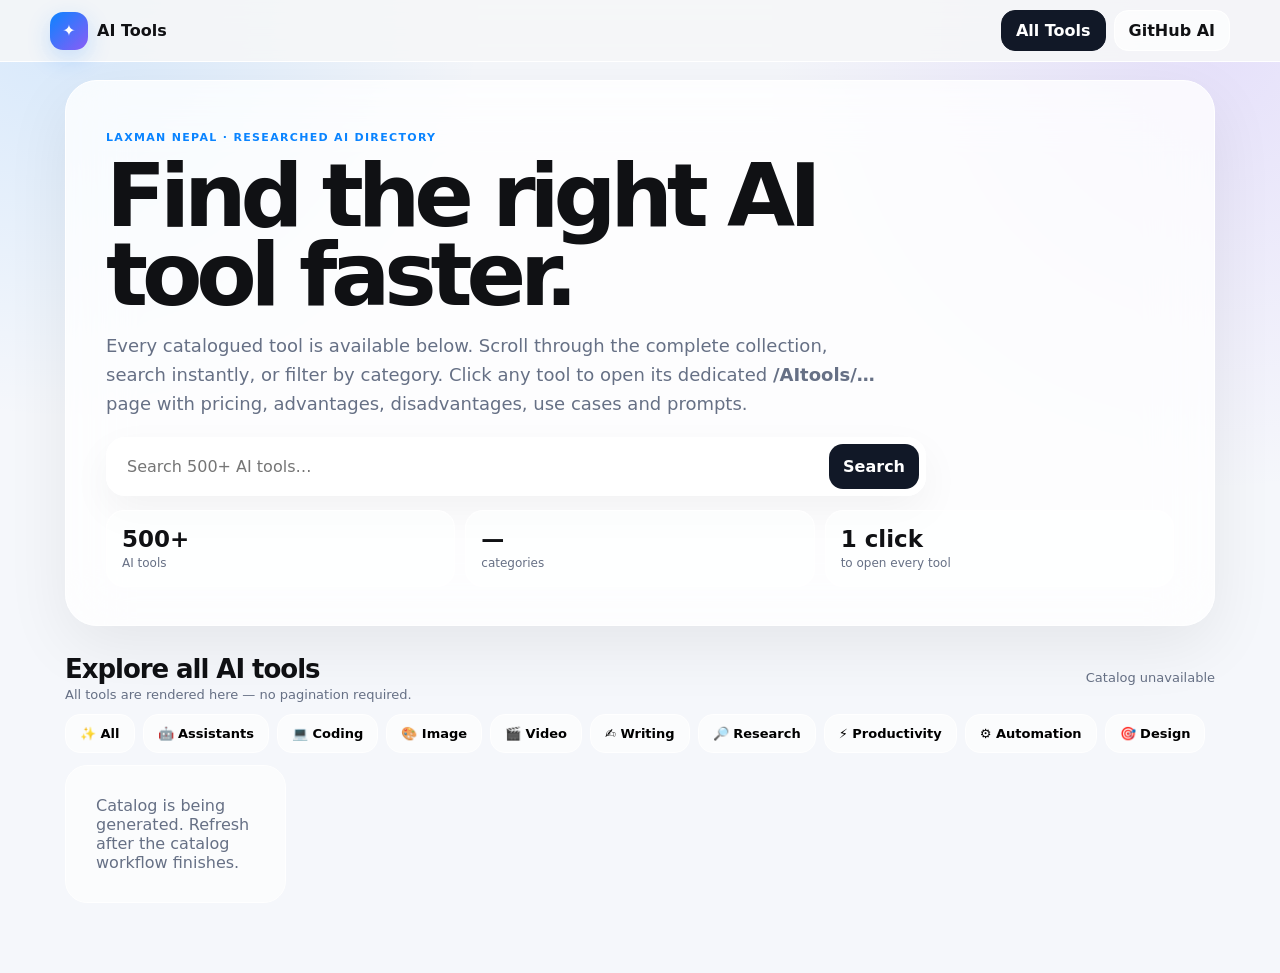
==== index.html @ d4c55bb7 "feat: show complete AI catalog on homepage with search and filters" ====
<!doctype html><html lang="en"><head><meta charset="utf-8"><meta name="viewport" content="width=device-width,initial-scale=1,viewport-fit=cover"><meta name="theme-color" content="#0a84ff"><meta name="description" content="Explore 500+ AI tools with pricing, use cases, advantages, disadvantages and useful prompts. Open every tool through Laxman Nepal AI Tools."><link rel="canonical" href="https://ai.laxmannepal.com.np/"><link rel="manifest" href="manifest.json"><link rel="icon" href="icon.svg"><title>500+ AI Tools Directory — Laxman Nepal</title><style>:root{--bg:#f5f7fb;--text:#101114;--muted:#667085;--glass:#ffffffc4;--line:#fff;--blue:#0a84ff;--purple:#8b5cf6;--shadow:0 20px 65px #00000012}*{box-sizing:border-box}html{scroll-behavior:smooth}body{margin:0;color:var(--text);font-family:-apple-system,BlinkMacSystemFont,"SF Pro Display",Inter,system-ui,sans-serif;background:radial-gradient(circle at 5% 0%,#0a84ff22,transparent 27%),radial-gradient(circle at 95% 5%,#8b5cf625,transparent 29%),var(--bg)}a{text-decoration:none;color:inherit}button,input{font:inherit}.nav{position:sticky;top:0;z-index:30;padding:10px 14px;background:#f5f6f8e3;border-bottom:1px solid #fff;backdrop-filter:blur(28px)}.navin{max-width:1180px;margin:auto;display:flex;align-items:center;justify-content:space-between;gap:12px}.brand{font-weight:900;display:flex;align-items:center;gap:9px}.mark{width:38px;height:38px;border-radius:13px;display:grid;place-items:center;color:#fff;background:linear-gradient(135deg,var(--blue),var(--purple));box-shadow:0 8px 25px #007aff33}.links{display:flex;gap:8px}.btn{display:inline-flex;align-items:center;justify-content:center;gap:6px;padding:10px 14px;border-radius:14px;border:1px solid var(--line);background:#ffffffaa;font-weight:850;cursor:pointer}.dark{background:#111827;color:#fff;border-color:#111827}.wrap{max-width:1180px;margin:auto;padding:18px 15px 70px}.hero{padding:50px 40px 38px;border:1px solid var(--line);border-radius:32px;background:var(--glass);backdrop-filter:blur(30px);box-shadow:var(--shadow)}.eyebrow{color:var(--blue);font-size:11px;font-weight:900;text-transform:uppercase;letter-spacing:.12em}.hero h1{font-size:clamp(48px,8vw,88px);line-height:.9;letter-spacing:-.07em;max-width:900px;margin:12px 0}.hero p{max-width:780px;color:var(--muted);font-size:18px;line-height:1.6}.search{display:flex;max-width:820px;padding:6px;border:1px solid #fff;border-radius:19px;background:#ffffffd2;box-shadow:0 15px 40px #0000000c}.search input{width:100%;min-width:0;border:0;outline:0;background:transparent;padding:13px 14px;font-size:16px}.search button{border:0}.stats{display:grid;grid-template-columns:repeat(3,1fr);gap:10px;margin-top:14px}.stat{padding:15px;border:1px solid #fff;border-radius:18px;background:#ffffff8a}.stat b{display:block;font-size:23px}.stat span{font-size:12px;color:var(--muted)}.section{margin-top:28px}.sectionhead{display:flex;align-items:end;justify-content:space-between;gap:12px;margin-bottom:12px}.section h2{font-size:26px;margin:0;letter-spacing:-.04em}.sectionhead p{margin:3px 0 0;color:var(--muted);font-size:13px}.cats{display:flex;gap:9px;overflow:auto;padding:3px 0 7px;scrollbar-width:none}.cats::-webkit-scrollbar{display:none}.cat{white-space:nowrap;padding:11px 14px;border-radius:15px;background:#ffffffaa;border:1px solid #fff;font-weight:800;font-size:13px}.toolbar{display:flex;gap:8px;flex-wrap:wrap;margin-bottom:12px}.count{color:var(--muted);font-size:13px;align-self:center}.grid{display:grid;grid-template-columns:repeat(5,1fr);gap:11px}.tool{position:relative;overflow:hidden;padding:15px;border:1px solid #fff;border-radius:21px;background:var(--glass);backdrop-filter:blur(20px);min-height:175px;display:flex;flex-direction:column;transition:transform .2s,box-shadow .2s}.tool:before{content:"";position:absolute;left:0;right:0;top:0;height:4px;background:var(--accent,#0a84ff)}.tool:hover{transform:translateY(-4px);box-shadow:0 22px 48px #00000012}.toollogo{width:50px;height:50px;border-radius:14px;object-fit:contain;background:#fff;padding:8px}.tool strong{margin-top:11px;line-height:1.2}.tool small{margin-top:6px;color:var(--muted);font-size:11px}.price{margin-top:auto;padding-top:10px;font-size:11px;font-weight:900;color:#334155}.openhint{font-size:10px;color:var(--blue);font-weight:900;margin-top:5px}.empty{padding:30px;border-radius:22px;background:#ffffffaa;border:1px solid #fff;color:var(--muted)}.install{display:none;position:fixed;left:12px;right:12px;bottom:12px;z-index:40;padding:13px 14px;border-radius:18px;align-items:center;justify-content:space-between;background:#ffffffea;backdrop-filter:blur(25px);border:1px solid #fff;box-shadow:0 20px 50px #0002}.install.show{display:flex}.install small{display:block;color:var(--muted);margin-top:2px}.dismiss{border:0;background:transparent;font-size:22px;color:#64748b;cursor:pointer}@media(max-width:950px){.grid{grid-template-columns:repeat(4,1fr)}}@media(max-width:720px){.hero{padding:34px 24px;border-radius:26px}.grid{grid-template-columns:repeat(2,1fr)}.stats{grid-template-columns:repeat(3,1fr)}.hero p{font-size:15px}.links .btn{font-size:11px;padding:9px 10px}}@media(max-width:480px){.grid{gap:8px}.tool{padding:12px;min-height:155px}.stats b{font-size:20px}.stats span{font-size:10px}.hero h1{font-size:47px}}
</style><script type="application/ld+json">{"@context":"https://schema.org","@type":"WebSite","name":"Laxman Nepal AI Tools","url":"https://ai.laxmannepal.com.np/","potentialAction":{"@type":"SearchAction","target":"https://ai.laxmannepal.com.np/?q={search_term_string}","query-input":"required name=search_term_string"}}</script></head><body><header class="nav"><div class="navin"><a class="brand" href="/"><span class="mark">✦</span>AI Tools</a><nav class="links"><a class="btn dark" href="#all-tools">All Tools</a><a class="btn" href="github/">GitHub AI</a></nav></div></header><main class="wrap"><section class="hero"><div class="eyebrow">Laxman Nepal · researched AI directory</div><h1>Find the right AI tool faster.</h1><p>Every catalogued tool is available below. Scroll through the complete collection, search instantly, or filter by category. Click any tool to open its dedicated <b>/AItools/…</b> page with pricing, advantages, disadvantages, use cases and prompts.</p><form class="search" id="search"><input id="q" name="q" autocomplete="off" placeholder="Search 500+ AI tools…" aria-label="Search AI tools"><button class="btn dark" type="submit">Search</button></form><div class="stats"><div class="stat"><b id="total">500+</b><span>AI tools</span></div><div class="stat"><b id="categories">—</b><span>categories</span></div><div class="stat"><b>1 click</b><span>to open every tool</span></div></div></section><section class="section" id="all-tools"><div class="sectionhead"><div><h2>Explore all AI tools</h2><p>All tools are rendered here — no pagination required.</p></div><span class="count" id="count">Loading catalog…</span></div><div class="toolbar"><button class="cat" data-filter="all">✨ All</button><button class="cat" data-filter="AI Assistants">🤖 Assistants</button><button class="cat" data-filter="AI Coding">💻 Coding</button><button class="cat" data-filter="AI Image Generation">🎨 Image</button><button class="cat" data-filter="AI Video">🎬 Video</button><button class="cat" data-filter="AI Writing">✍️ Writing</button><button class="cat" data-filter="AI Research">🔎 Research</button><button class="cat" data-filter="AI Productivity">⚡ Productivity</button><button class="cat" data-filter="AI Automation">⚙️ Automation</button><button class="cat" data-filter="AI Design">🎯 Design</button></div><div class="grid" id="tools"><div class="empty">Loading the complete AI catalog…</div></div></section></main><div class="install" id="install"><div><strong>Install AI Tools</strong><small>Open the directory like an app.</small></div><div><button class="btn dark" id="installNow">Install</button><button class="dismiss" id="dismiss" aria-label="Dismiss">×</button></div></div><script>const esc=s=>String(s??'').replace(/[&<>\"']/g,m=>({'&':'&amp;','<':'&lt;','>':'&gt;','\"':'&quot;',"'":'&#39;'}[m]));const slug=s=>String(s).toLowerCase().normalize('NFKD').replace(/[^a-z0-9]+/g,'-').replace(/^-|-$/g,'')||'tool';const color=cat=>{const c=String(cat||'').toLowerCase();if(c.includes('image'))return '#f43f5e';if(c.includes('video'))return '#8b5cf6';if(c.includes('writing'))return '#f59e0b';if(c.includes('coding'))return '#0ea5e9';if(c.includes('research'))return '#14b8a6';if(c.includes('productivity'))return '#22c55e';if(c.includes('automation'))return '#6366f1';if(c.includes('design'))return '#ec4899';if(c.includes('audio')||c.includes('voice')||c.includes('music'))return '#a855f7';return '#0a84ff'};let all=[];let active='all';function render(){const q=document.getElementById('q').value.trim().toLowerCase();const list=all.filter(t=>{const cat=String(t.category||'');const hay=`${t.title||''} ${cat} ${t.description||''} ${(t.useCases||[]).join(' ')}`.toLowerCase();return(active==='all'||cat===active)&&(!q||hay.includes(q))});document.getElementById('count').textContent=`${list.length} tool${list.length===1?'':'s'} shown`;document.getElementById('tools').innerHTML=list.length?list.map(t=>{const s=slug(t.title);return `<a class="tool" style="--accent:${color(t.category)}" href="AItools/${s}/"><img class="toollogo" src="AItools/${s}/${esc(t.logo||'logo-fallback.svg')}" alt="${esc(t.title)} logo" loading="lazy" onerror="this.src='icon.svg'"><strong>${esc(t.title)}</strong><small>${esc(t.category||'AI Tool')}</small><div class="price">${esc(t.pricing||t.price||'Check provider')}</div><div class="openhint">View details →</div></a>`}).join(''):'<div class="empty">No matching tools. Try another search or category.</div>'}fetch('AItools/index.json',{cache:'no-store'}).then(r=>{if(!r.ok)throw new Error('catalog');return r.json()}).then(data=>{all=Array.isArray(data)?data:[];document.getElementById('total').textContent=all.length+'+';document.getElementById('categories').textContent=new Set(all.map(x=>x.category).filter(Boolean)).size;render()}).catch(()=>{document.getElementById('tools').innerHTML='<div class="empty">Catalog is being generated. Refresh after the catalog workflow finishes.</div>';document.getElementById('count').textContent='Catalog unavailable'});document.getElementById('search').addEventListener('submit',e=>{e.preventDefault();render();document.getElementById('all-tools').scrollIntoView({behavior:'smooth'})});document.getElementById('q').addEventListener('input',render);document.querySelectorAll('[data-filter]').forEach(b=>b.addEventListener('click',()=>{active=b.dataset.filter;render()}));const params=new URLSearchParams(location.search);if(params.get('q'))document.getElementById('q').value=params.get('q');let deferred=null;const card=document.getElementById('install'),dismissed=localStorage.getItem('aiToolsInstallDismissed')==='1';window.addEventListener('beforeinstallprompt',e=>{e.preventDefault();deferred=e;if(!dismissed)card.classList.add('show')});document.getElementById('installNow').onclick=async()=>{if(!deferred)return;deferred.prompt();await deferred.userChoice;deferred=null;card.classList.remove('show')};document.getElementById('dismiss').onclick=()=>{localStorage.setItem('aiToolsInstallDismissed','1');deferred=null;card.classList.remove('show')};if('serviceWorker'in navigator)navigator.serviceWorker.register('sw.js').catch(()=>{});</script></body></html>
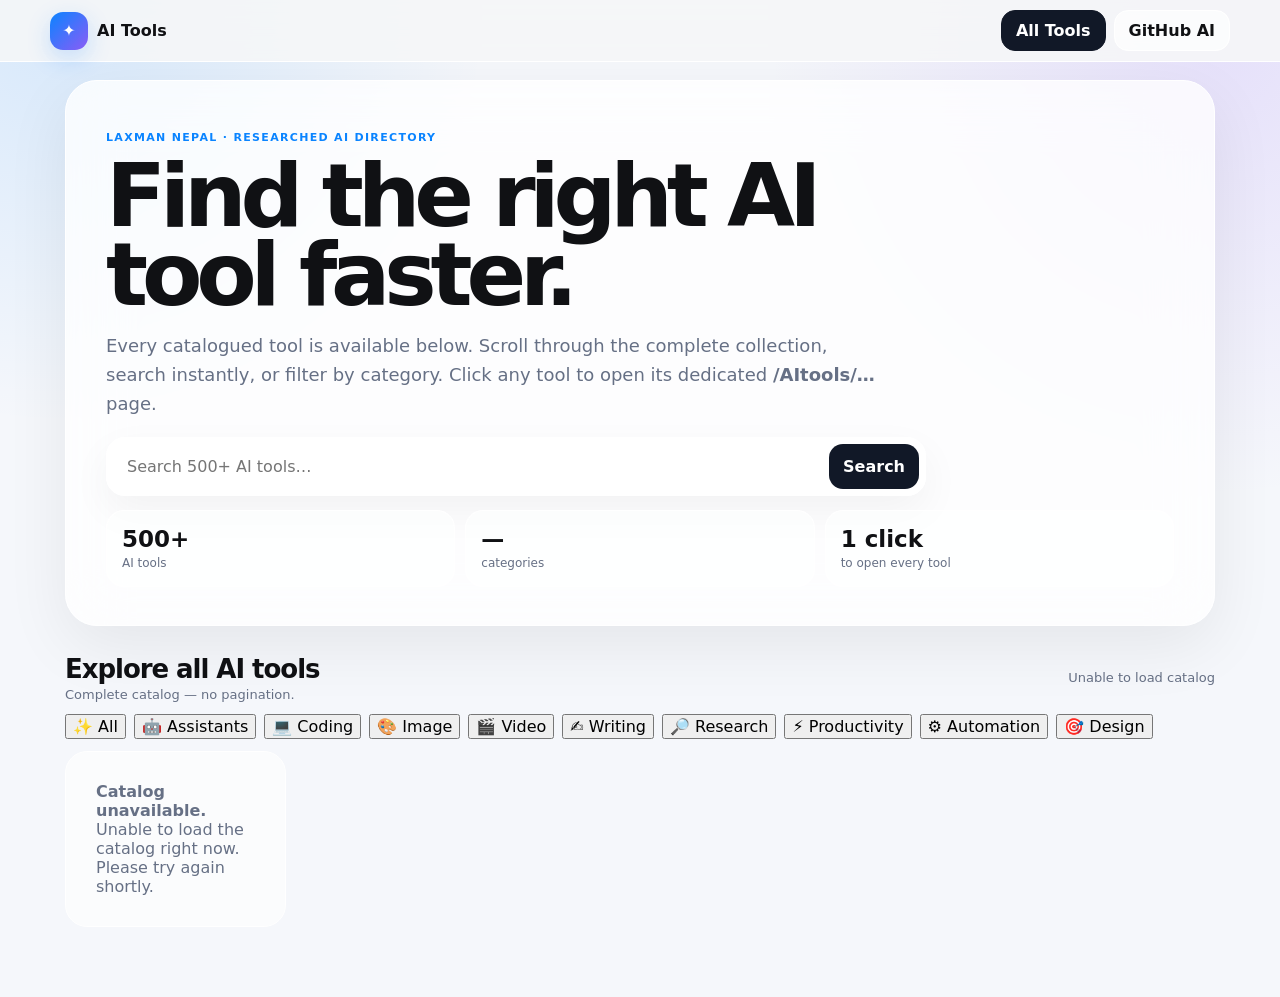
==== commit 7ab97827: "Fix catalog loading state on every page" ====
--- a/index.html
+++ b/index.html
@@ -1,2 +1 @@
-<!doctype html><html lang="en"><head><meta charset="utf-8"><meta name="viewport" content="width=device-width,initial-scale=1,viewport-fit=cover"><meta name="theme-color" content="#0a84ff"><meta name="description" content="Explore 500+ AI tools with pricing, use cases, advantages, disadvantages and useful prompts. Open every tool through Laxman Nepal AI Tools."><link rel="canonical" href="https://ai.laxmannepal.com.np/"><link rel="manifest" href="manifest.json"><link rel="icon" href="icon.svg"><title>500+ AI Tools Directory — Laxman Nepal</title><style>:root{--bg:#f5f7fb;--text:#101114;--muted:#667085;--glass:#ffffffc4;--line:#fff;--blue:#0a84ff;--purple:#8b5cf6;--shadow:0 20px 65px #00000012}*{box-sizing:border-box}html{scroll-behavior:smooth}body{margin:0;color:var(--text);font-family:-apple-system,BlinkMacSystemFont,"SF Pro Display",Inter,system-ui,sans-serif;background:radial-gradient(circle at 5% 0%,#0a84ff22,transparent 27%),radial-gradient(circle at 95% 5%,#8b5cf625,transparent 29%),var(--bg)}a{text-decoration:none;color:inherit}button,input{font:inherit}.nav{position:sticky;top:0;z-index:30;padding:10px 14px;background:#f5f6f8e3;border-bottom:1px solid #fff;backdrop-filter:blur(28px)}.navin{max-width:1180px;margin:auto;display:flex;align-items:center;justify-content:space-between;gap:12px}.brand{font-weight:900;display:flex;align-items:center;gap:9px}.mark{width:38px;height:38px;border-radius:13px;display:grid;place-items:center;color:#fff;background:linear-gradient(135deg,var(--blue),var(--purple));box-shadow:0 8px 25px #007aff33}.links{display:flex;gap:8px}.btn{display:inline-flex;align-items:center;justify-content:center;gap:6px;padding:10px 14px;border-radius:14px;border:1px solid var(--line);background:#ffffffaa;font-weight:850;cursor:pointer}.dark{background:#111827;color:#fff;border-color:#111827}.wrap{max-width:1180px;margin:auto;padding:18px 15px 70px}.hero{padding:50px 40px 38px;border:1px solid var(--line);border-radius:32px;background:var(--glass);backdrop-filter:blur(30px);box-shadow:var(--shadow)}.eyebrow{color:var(--blue);font-size:11px;font-weight:900;text-transform:uppercase;letter-spacing:.12em}.hero h1{font-size:clamp(48px,8vw,88px);line-height:.9;letter-spacing:-.07em;max-width:900px;margin:12px 0}.hero p{max-width:780px;color:var(--muted);font-size:18px;line-height:1.6}.search{display:flex;max-width:820px;padding:6px;border:1px solid #fff;border-radius:19px;background:#ffffffd2;box-shadow:0 15px 40px #0000000c}.search input{width:100%;min-width:0;border:0;outline:0;background:transparent;padding:13px 14px;font-size:16px}.search button{border:0}.stats{display:grid;grid-template-columns:repeat(3,1fr);gap:10px;margin-top:14px}.stat{padding:15px;border:1px solid #fff;border-radius:18px;background:#ffffff8a}.stat b{display:block;font-size:23px}.stat span{font-size:12px;color:var(--muted)}.section{margin-top:28px}.sectionhead{display:flex;align-items:end;justify-content:space-between;gap:12px;margin-bottom:12px}.section h2{font-size:26px;margin:0;letter-spacing:-.04em}.sectionhead p{margin:3px 0 0;color:var(--muted);font-size:13px}.cats{display:flex;gap:9px;overflow:auto;padding:3px 0 7px;scrollbar-width:none}.cats::-webkit-scrollbar{display:none}.cat{white-space:nowrap;padding:11px 14px;border-radius:15px;background:#ffffffaa;border:1px solid #fff;font-weight:800;font-size:13px}.toolbar{display:flex;gap:8px;flex-wrap:wrap;margin-bottom:12px}.count{color:var(--muted);font-size:13px;align-self:center}.grid{display:grid;grid-template-columns:repeat(5,1fr);gap:11px}.tool{position:relative;overflow:hidden;padding:15px;border:1px solid #fff;border-radius:21px;background:var(--glass);backdrop-filter:blur(20px);min-height:175px;display:flex;flex-direction:column;transition:transform .2s,box-shadow .2s}.tool:before{content:"";position:absolute;left:0;right:0;top:0;height:4px;background:var(--accent,#0a84ff)}.tool:hover{transform:translateY(-4px);box-shadow:0 22px 48px #00000012}.toollogo{width:50px;height:50px;border-radius:14px;object-fit:contain;background:#fff;padding:8px}.tool strong{margin-top:11px;line-height:1.2}.tool small{margin-top:6px;color:var(--muted);font-size:11px}.price{margin-top:auto;padding-top:10px;font-size:11px;font-weight:900;color:#334155}.openhint{font-size:10px;color:var(--blue);font-weight:900;margin-top:5px}.empty{padding:30px;border-radius:22px;background:#ffffffaa;border:1px solid #fff;color:var(--muted)}.install{display:none;position:fixed;left:12px;right:12px;bottom:12px;z-index:40;padding:13px 14px;border-radius:18px;align-items:center;justify-content:space-between;background:#ffffffea;backdrop-filter:blur(25px);border:1px solid #fff;box-shadow:0 20px 50px #0002}.install.show{display:flex}.install small{display:block;color:var(--muted);margin-top:2px}.dismiss{border:0;background:transparent;font-size:22px;color:#64748b;cursor:pointer}@media(max-width:950px){.grid{grid-template-columns:repeat(4,1fr)}}@media(max-width:720px){.hero{padding:34px 24px;border-radius:26px}.grid{grid-template-columns:repeat(2,1fr)}.stats{grid-template-columns:repeat(3,1fr)}.hero p{font-size:15px}.links .btn{font-size:11px;padding:9px 10px}}@media(max-width:480px){.grid{gap:8px}.tool{padding:12px;min-height:155px}.stats b{font-size:20px}.stats span{font-size:10px}.hero h1{font-size:47px}}
-</style><script type="application/ld+json">{"@context":"https://schema.org","@type":"WebSite","name":"Laxman Nepal AI Tools","url":"https://ai.laxmannepal.com.np/","potentialAction":{"@type":"SearchAction","target":"https://ai.laxmannepal.com.np/?q={search_term_string}","query-input":"required name=search_term_string"}}</script></head><body><header class="nav"><div class="navin"><a class="brand" href="/"><span class="mark">✦</span>AI Tools</a><nav class="links"><a class="btn dark" href="#all-tools">All Tools</a><a class="btn" href="github/">GitHub AI</a></nav></div></header><main class="wrap"><section class="hero"><div class="eyebrow">Laxman Nepal · researched AI directory</div><h1>Find the right AI tool faster.</h1><p>Every catalogued tool is available below. Scroll through the complete collection, search instantly, or filter by category. Click any tool to open its dedicated <b>/AItools/…</b> page with pricing, advantages, disadvantages, use cases and prompts.</p><form class="search" id="search"><input id="q" name="q" autocomplete="off" placeholder="Search 500+ AI tools…" aria-label="Search AI tools"><button class="btn dark" type="submit">Search</button></form><div class="stats"><div class="stat"><b id="total">500+</b><span>AI tools</span></div><div class="stat"><b id="categories">—</b><span>categories</span></div><div class="stat"><b>1 click</b><span>to open every tool</span></div></div></section><section class="section" id="all-tools"><div class="sectionhead"><div><h2>Explore all AI tools</h2><p>All tools are rendered here — no pagination required.</p></div><span class="count" id="count">Loading catalog…</span></div><div class="toolbar"><button class="cat" data-filter="all">✨ All</button><button class="cat" data-filter="AI Assistants">🤖 Assistants</button><button class="cat" data-filter="AI Coding">💻 Coding</button><button class="cat" data-filter="AI Image Generation">🎨 Image</button><button class="cat" data-filter="AI Video">🎬 Video</button><button class="cat" data-filter="AI Writing">✍️ Writing</button><button class="cat" data-filter="AI Research">🔎 Research</button><button class="cat" data-filter="AI Productivity">⚡ Productivity</button><button class="cat" data-filter="AI Automation">⚙️ Automation</button><button class="cat" data-filter="AI Design">🎯 Design</button></div><div class="grid" id="tools"><div class="empty">Loading the complete AI catalog…</div></div></section></main><div class="install" id="install"><div><strong>Install AI Tools</strong><small>Open the directory like an app.</small></div><div><button class="btn dark" id="installNow">Install</button><button class="dismiss" id="dismiss" aria-label="Dismiss">×</button></div></div><script>const esc=s=>String(s??'').replace(/[&<>\"']/g,m=>({'&':'&amp;','<':'&lt;','>':'&gt;','\"':'&quot;',"'":'&#39;'}[m]));const slug=s=>String(s).toLowerCase().normalize('NFKD').replace(/[^a-z0-9]+/g,'-').replace(/^-|-$/g,'')||'tool';const color=cat=>{const c=String(cat||'').toLowerCase();if(c.includes('image'))return '#f43f5e';if(c.includes('video'))return '#8b5cf6';if(c.includes('writing'))return '#f59e0b';if(c.includes('coding'))return '#0ea5e9';if(c.includes('research'))return '#14b8a6';if(c.includes('productivity'))return '#22c55e';if(c.includes('automation'))return '#6366f1';if(c.includes('design'))return '#ec4899';if(c.includes('audio')||c.includes('voice')||c.includes('music'))return '#a855f7';return '#0a84ff'};let all=[];let active='all';function render(){const q=document.getElementById('q').value.trim().toLowerCase();const list=all.filter(t=>{const cat=String(t.category||'');const hay=`${t.title||''} ${cat} ${t.description||''} ${(t.useCases||[]).join(' ')}`.toLowerCase();return(active==='all'||cat===active)&&(!q||hay.includes(q))});document.getElementById('count').textContent=`${list.length} tool${list.length===1?'':'s'} shown`;document.getElementById('tools').innerHTML=list.length?list.map(t=>{const s=slug(t.title);return `<a class="tool" style="--accent:${color(t.category)}" href="AItools/${s}/"><img class="toollogo" src="AItools/${s}/${esc(t.logo||'logo-fallback.svg')}" alt="${esc(t.title)} logo" loading="lazy" onerror="this.src='icon.svg'"><strong>${esc(t.title)}</strong><small>${esc(t.category||'AI Tool')}</small><div class="price">${esc(t.pricing||t.price||'Check provider')}</div><div class="openhint">View details →</div></a>`}).join(''):'<div class="empty">No matching tools. Try another search or category.</div>'}fetch('AItools/index.json',{cache:'no-store'}).then(r=>{if(!r.ok)throw new Error('catalog');return r.json()}).then(data=>{all=Array.isArray(data)?data:[];document.getElementById('total').textContent=all.length+'+';document.getElementById('categories').textContent=new Set(all.map(x=>x.category).filter(Boolean)).size;render()}).catch(()=>{document.getElementById('tools').innerHTML='<div class="empty">Catalog is being generated. Refresh after the catalog workflow finishes.</div>';document.getElementById('count').textContent='Catalog unavailable'});document.getElementById('search').addEventListener('submit',e=>{e.preventDefault();render();document.getElementById('all-tools').scrollIntoView({behavior:'smooth'})});document.getElementById('q').addEventListener('input',render);document.querySelectorAll('[data-filter]').forEach(b=>b.addEventListener('click',()=>{active=b.dataset.filter;render()}));const params=new URLSearchParams(location.search);if(params.get('q'))document.getElementById('q').value=params.get('q');let deferred=null;const card=document.getElementById('install'),dismissed=localStorage.getItem('aiToolsInstallDismissed')==='1';window.addEventListener('beforeinstallprompt',e=>{e.preventDefault();deferred=e;if(!dismissed)card.classList.add('show')});document.getElementById('installNow').onclick=async()=>{if(!deferred)return;deferred.prompt();await deferred.userChoice;deferred=null;card.classList.remove('show')};document.getElementById('dismiss').onclick=()=>{localStorage.setItem('aiToolsInstallDismissed','1');deferred=null;card.classList.remove('show')};if('serviceWorker'in navigator)navigator.serviceWorker.register('sw.js').catch(()=>{});</script></body></html>
+<!doctype html><html lang="en"><head><meta charset="utf-8"><meta name="viewport" content="width=device-width,initial-scale=1,viewport-fit=cover"><meta name="theme-color" content="#0a84ff"><meta name="description" content="Explore 500+ AI tools with pricing, use cases, advantages, disadvantages and useful prompts. Open every tool through Laxman Nepal AI Tools."><link rel="canonical" href="https://ai.laxmannepal.com.np/"><link rel="manifest" href="manifest.json"><link rel="icon" href="icon.svg"><title>500+ AI Tools Directory — Laxman Nepal</title><style>:root{--bg:#f5f7fb;--text:#101114;--muted:#667085;--glass:#ffffffc4;--line:#fff;--blue:#0a84ff;--purple:#8b5cf6;--shadow:0 20px 65px #00000012}*{box-sizing:border-box}html{scroll-behavior:smooth}body{margin:0;color:var(--text);font-family:-apple-system,BlinkMacSystemFont,"SF Pro Display",Inter,system-ui,sans-serif;background:radial-gradient(circle at 5% 0%,#0a84ff22,transparent 27%),radial-gradient(circle at 95% 5%,#8b5cf625,transparent 29%),var(--bg)}a{text-decoration:none;color:inherit}button,input{font:inherit}.nav{position:sticky;top:0;z-index:30;padding:10px 14px;background:#f5f6f8e3;border-bottom:1px solid #fff;backdrop-filter:blur(28px)}.navin{max-width:1180px;margin:auto;display:flex;align-items:center;justify-content:space-between;gap:12px}.brand{font-weight:900;display:flex;align-items:center;gap:9px}.mark{width:38px;height:38px;border-radius:13px;display:grid;place-items:center;color:#fff;background:linear-gradient(135deg,var(--blue),var(--purple));box-shadow:0 8px 25px #007aff33}.links{display:flex;gap:8px}.btn{display:inline-flex;align-items:center;justify-content:center;gap:6px;padding:10px 14px;border-radius:14px;border:1px solid var(--line);background:#ffffffaa;font-weight:850;cursor:pointer}.dark{background:#111827;color:#fff;border-color:#111827}.wrap{max-width:1180px;margin:auto;padding:18px 15px 70px}.hero{padding:50px 40px 38px;border:1px solid var(--line);border-radius:32px;background:var(--glass);backdrop-filter:blur(30px);box-shadow:var(--shadow)}.eyebrow{color:var(--blue);font-size:11px;font-weight:900;text-transform:uppercase;letter-spacing:.12em}.hero h1{font-size:clamp(48px,8vw,88px);line-height:.9;letter-spacing:-.07em;max-width:900px;margin:12px 0}.hero p{max-width:780px;color:var(--muted);font-size:18px;line-height:1.6}.search{display:flex;max-width:820px;padding:6px;border:1px solid #fff;border-radius:19px;background:#ffffffd2;box-shadow:0 15px 40px #0000000c}.search input{width:100%;min-width:0;border:0;outline:0;background:transparent;padding:13px 14px;font-size:16px}.search button{border:0}.stats{display:grid;grid-template-columns:repeat(3,1fr);gap:10px;margin-top:14px}.stat{padding:15px;border:1px solid #fff;border-radius:18px;background:#ffffff8a}.stat b{display:block;font-size:23px}.stat span{font-size:12px;color:var(--muted)}.section{margin-top:28px}.sectionhead{display:flex;align-items:end;justify-content:space-between;gap:12px;margin-bottom:12px}.section h2{font-size:26px;margin:0;letter-spacing:-.04em}.sectionhead p{margin:3px 0 0;color:var(--muted);font-size:13px}.toolbar{display:flex;gap:8px;flex-wrap:wrap;margin-bottom:12px}.count{color:var(--muted);font-size:13px;align-self:center}.grid{display:grid;grid-template-columns:repeat(5,1fr);gap:11px}.tool{position:relative;overflow:hidden;padding:15px;border:1px solid #fff;border-radius:21px;background:var(--glass);backdrop-filter:blur(20px);min-height:175px;display:flex;flex-direction:column;transition:transform .2s,box-shadow .2s}.tool:before{content:"";position:absolute;left:0;right:0;top:0;height:4px;background:var(--accent,#0a84ff)}.tool:hover{transform:translateY(-4px);box-shadow:0 22px 48px #00000012}.toollogo{width:50px;height:50px;border-radius:14px;object-fit:contain;background:#fff;padding:8px}.tool strong{margin-top:11px;line-height:1.2}.tool small{margin-top:6px;color:var(--muted);font-size:11px}.price{margin-top:auto;padding-top:10px;font-size:11px;font-weight:900;color:#334155}.openhint{font-size:10px;color:var(--blue);font-weight:900;margin-top:5px}.empty{padding:30px;border-radius:22px;background:#ffffffaa;border:1px solid #fff;color:var(--muted)}.install{display:none;position:fixed;left:12px;right:12px;bottom:12px;z-index:40;padding:13px 14px;border-radius:18px;align-items:center;justify-content:space-between;background:#ffffffea;backdrop-filter:blur(25px);border:1px solid #fff;box-shadow:0 20px 50px #0002}.install.show{display:flex}.install small{display:block;color:var(--muted);margin-top:2px}.dismiss{border:0;background:transparent;font-size:22px;color:#64748b;cursor:pointer}@media(max-width:950px){.grid{grid-template-columns:repeat(4,1fr)}}@media(max-width:720px){.hero{padding:34px 24px;border-radius:26px}.grid{grid-template-columns:repeat(2,1fr)}.stats{grid-template-columns:repeat(3,1fr)}.hero p{font-size:15px}.links .btn{font-size:11px;padding:9px 10px}}@media(max-width:480px){.grid{gap:8px}.tool{padding:12px;min-height:155px}.stats b{font-size:20px}.stats span{font-size:10px}.hero h1{font-size:47px}}</style><script type="application/ld+json">{"@context":"https://schema.org","@type":"WebSite","name":"Laxman Nepal AI Tools","url":"https://ai.laxmannepal.com.np/","potentialAction":{"@type":"SearchAction","target":"https://ai.laxmannepal.com.np/?q={search_term_string}","query-input":"required name=search_term_string"}}</script></head><body><header class="nav"><div class="navin"><a class="brand" href="/"><span class="mark">✦</span>AI Tools</a><nav class="links"><a class="btn dark" href="#all-tools">All Tools</a><a class="btn" href="github/">GitHub AI</a></nav></div></header><main class="wrap"><section class="hero"><div class="eyebrow">Laxman Nepal · researched AI directory</div><h1>Find the right AI tool faster.</h1><p>Every catalogued tool is available below. Scroll through the complete collection, search instantly, or filter by category. Click any tool to open its dedicated <b>/AItools/…</b> page.</p><form class="search" id="search"><input id="q" name="q" autocomplete="off" placeholder="Search 500+ AI tools…" aria-label="Search AI tools"><button class="btn dark" type="submit">Search</button></form><div class="stats"><div class="stat"><b id="total">500+</b><span>AI tools</span></div><div class="stat"><b id="categories">—</b><span>categories</span></div><div class="stat"><b>1 click</b><span>to open every tool</span></div></div></section><section class="section" id="all-tools"><div class="sectionhead"><div><h2>Explore all AI tools</h2><p>Complete catalog — no pagination.</p></div><span class="count" id="count">Loading catalog…</span></div><div class="toolbar"><button class="cat" data-filter="all">✨ All</button><button class="cat" data-filter="AI Assistants">🤖 Assistants</button><button class="cat" data-filter="AI Coding">💻 Coding</button><button class="cat" data-filter="AI Image Generation">🎨 Image</button><button class="cat" data-filter="AI Video">🎬 Video</button><button class="cat" data-filter="AI Writing">✍️ Writing</button><button class="cat" data-filter="AI Research">🔎 Research</button><button class="cat" data-filter="AI Productivity">⚡ Productivity</button><button class="cat" data-filter="AI Automation">⚙️ Automation</button><button class="cat" data-filter="AI Design">🎯 Design</button></div><div class="grid" id="tools"><div class="empty">Loading the complete AI catalog…</div></div></section></main><div class="install" id="install"><div><strong>Install AI Tools</strong><small>Open the directory like an app.</small></div><div><button class="btn dark" id="installNow">Install</button><button class="dismiss" id="dismiss" aria-label="Dismiss">×</button></div></div><script>const esc=s=>String(s??'').replace(/[&<>\"']/g,m=>({'&':'&amp;','<':'&lt;','>':'&gt;','\"':'&quot;',"'":'&#39;'}[m]));const slug=s=>String(s).toLowerCase().normalize('NFKD').replace(/[^a-z0-9]+/g,'-').replace(/^-|-$/g,'')||'tool';const color=cat=>{const c=String(cat||'').toLowerCase();if(c.includes('image'))return '#f43f5e';if(c.includes('video'))return '#8b5cf6';if(c.includes('writing'))return '#f59e0b';if(c.includes('coding'))return '#0ea5e9';if(c.includes('research'))return '#14b8a6';if(c.includes('productivity'))return '#22c55e';if(c.includes('automation'))return '#6366f1';if(c.includes('design'))return '#ec4899';if(c.includes('audio')||c.includes('voice')||c.includes('music'))return '#a855f7';return '#0a84ff'};let all=[];let active='all';function render(){const q=document.getElementById('q').value.trim().toLowerCase();const list=all.filter(t=>{const cat=String(t.category||'');const hay=`${t.title||''} ${cat} ${t.description||''} ${(t.useCases||[]).join(' ')}`.toLowerCase();return(active==='all'||cat===active)&&(!q||hay.includes(q))});document.getElementById('count').textContent=`${list.length} tool${list.length===1?'':'s'} shown`;document.getElementById('tools').innerHTML=list.length?list.map(t=>{const s=slug(t.title);return `<a class="tool" style="--accent:${color(t.category)}" href="AItools/${s}/"><img class="toollogo" src="AItools/${s}/${esc(t.logo||'logo-fallback.svg')}" alt="${esc(t.title)} logo" loading="lazy" onerror="this.src='icon.svg'"><strong>${esc(t.title)}</strong><small>${esc(t.category||'AI Tool')}</small><div class="price">${esc(t.pricing||t.price||'Check provider')}</div><div class="openhint">View details →</div></a>`}).join(''):'<div class="empty">No matching tools. Try another search or category.</div>'}function showCatalogError(){document.getElementById('tools').innerHTML='<div class="empty"><strong>Catalog unavailable.</strong><br>Unable to load the catalog right now. Please try again shortly.</div>';document.getElementById('count').textContent='Unable to load catalog'}fetch('AItools/index.json',{cache:'no-store'}).then(r=>{if(!r.ok)throw new Error('catalog');return r.json()}).then(data=>{all=Array.isArray(data)?data:[];if(!all.length)throw new Error('empty');document.getElementById('total').textContent=all.length+'+';document.getElementById('categories').textContent=new Set(all.map(x=>x.category).filter(Boolean)).size;render()}).catch(showCatalogError);document.getElementById('search').addEventListener('submit',e=>{e.preventDefault();render();document.getElementById('all-tools').scrollIntoView({behavior:'smooth'})});document.getElementById('q').addEventListener('input',render);document.querySelectorAll('[data-filter]').forEach(b=>b.addEventListener('click',()=>{active=b.dataset.filter;render()}));const params=new URLSearchParams(location.search);if(params.get('q')){document.getElementById('q').value=params.get('q')}let deferred=null;const card=document.getElementById('install'),dismissed=localStorage.getItem('aiToolsInstallDismissed')==='1';window.addEventListener('beforeinstallprompt',e=>{e.preventDefault();deferred=e;if(!dismissed)card.classList.add('show')});document.getElementById('installNow').onclick=async()=>{if(!deferred)return;deferred.prompt();await deferred.userChoice;deferred=null;card.classList.remove('show')};document.getElementById('dismiss').onclick=()=>{localStorage.setItem('aiToolsInstallDismissed','1');deferred=null;card.classList.remove('show')};if('serviceWorker'in navigator)navigator.serviceWorker.register('sw.js').catch(()=>{});</script></body></html>
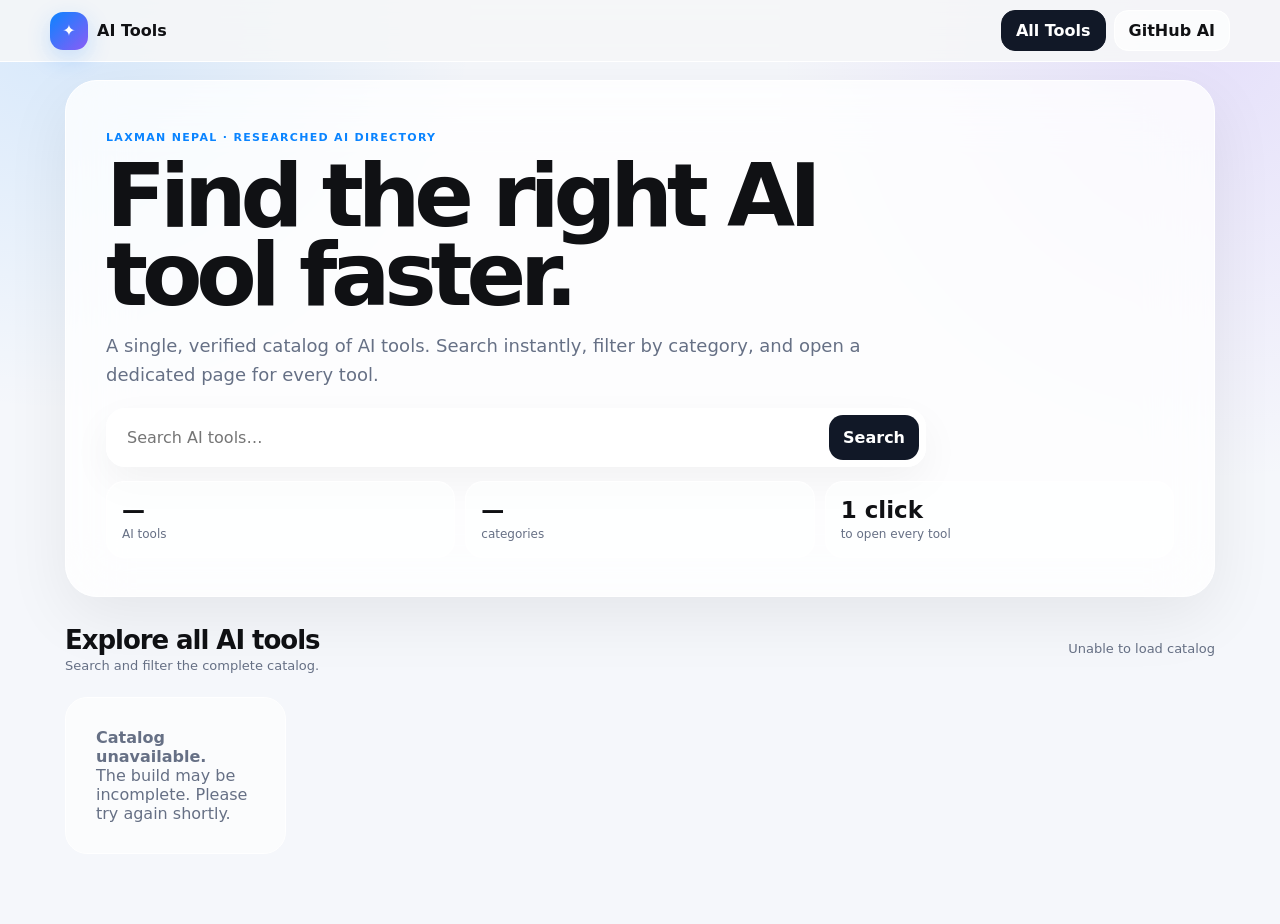
==== commit f4dcca69: "fix: point homepage at canonical tools catalog" ====
--- a/index.html
+++ b/index.html
@@ -1 +1 @@
-<!doctype html><html lang="en"><head><meta charset="utf-8"><meta name="viewport" content="width=device-width,initial-scale=1,viewport-fit=cover"><meta name="theme-color" content="#0a84ff"><meta name="description" content="Explore 500+ AI tools with pricing, use cases, advantages, disadvantages and useful prompts. Open every tool through Laxman Nepal AI Tools."><link rel="canonical" href="https://ai.laxmannepal.com.np/"><link rel="manifest" href="manifest.json"><link rel="icon" href="icon.svg"><title>500+ AI Tools Directory — Laxman Nepal</title><style>:root{--bg:#f5f7fb;--text:#101114;--muted:#667085;--glass:#ffffffc4;--line:#fff;--blue:#0a84ff;--purple:#8b5cf6;--shadow:0 20px 65px #00000012}*{box-sizing:border-box}html{scroll-behavior:smooth}body{margin:0;color:var(--text);font-family:-apple-system,BlinkMacSystemFont,"SF Pro Display",Inter,system-ui,sans-serif;background:radial-gradient(circle at 5% 0%,#0a84ff22,transparent 27%),radial-gradient(circle at 95% 5%,#8b5cf625,transparent 29%),var(--bg)}a{text-decoration:none;color:inherit}button,input{font:inherit}.nav{position:sticky;top:0;z-index:30;padding:10px 14px;background:#f5f6f8e3;border-bottom:1px solid #fff;backdrop-filter:blur(28px)}.navin{max-width:1180px;margin:auto;display:flex;align-items:center;justify-content:space-between;gap:12px}.brand{font-weight:900;display:flex;align-items:center;gap:9px}.mark{width:38px;height:38px;border-radius:13px;display:grid;place-items:center;color:#fff;background:linear-gradient(135deg,var(--blue),var(--purple));box-shadow:0 8px 25px #007aff33}.links{display:flex;gap:8px}.btn{display:inline-flex;align-items:center;justify-content:center;gap:6px;padding:10px 14px;border-radius:14px;border:1px solid var(--line);background:#ffffffaa;font-weight:850;cursor:pointer}.dark{background:#111827;color:#fff;border-color:#111827}.wrap{max-width:1180px;margin:auto;padding:18px 15px 70px}.hero{padding:50px 40px 38px;border:1px solid var(--line);border-radius:32px;background:var(--glass);backdrop-filter:blur(30px);box-shadow:var(--shadow)}.eyebrow{color:var(--blue);font-size:11px;font-weight:900;text-transform:uppercase;letter-spacing:.12em}.hero h1{font-size:clamp(48px,8vw,88px);line-height:.9;letter-spacing:-.07em;max-width:900px;margin:12px 0}.hero p{max-width:780px;color:var(--muted);font-size:18px;line-height:1.6}.search{display:flex;max-width:820px;padding:6px;border:1px solid #fff;border-radius:19px;background:#ffffffd2;box-shadow:0 15px 40px #0000000c}.search input{width:100%;min-width:0;border:0;outline:0;background:transparent;padding:13px 14px;font-size:16px}.search button{border:0}.stats{display:grid;grid-template-columns:repeat(3,1fr);gap:10px;margin-top:14px}.stat{padding:15px;border:1px solid #fff;border-radius:18px;background:#ffffff8a}.stat b{display:block;font-size:23px}.stat span{font-size:12px;color:var(--muted)}.section{margin-top:28px}.sectionhead{display:flex;align-items:end;justify-content:space-between;gap:12px;margin-bottom:12px}.section h2{font-size:26px;margin:0;letter-spacing:-.04em}.sectionhead p{margin:3px 0 0;color:var(--muted);font-size:13px}.toolbar{display:flex;gap:8px;flex-wrap:wrap;margin-bottom:12px}.count{color:var(--muted);font-size:13px;align-self:center}.grid{display:grid;grid-template-columns:repeat(5,1fr);gap:11px}.tool{position:relative;overflow:hidden;padding:15px;border:1px solid #fff;border-radius:21px;background:var(--glass);backdrop-filter:blur(20px);min-height:175px;display:flex;flex-direction:column;transition:transform .2s,box-shadow .2s}.tool:before{content:"";position:absolute;left:0;right:0;top:0;height:4px;background:var(--accent,#0a84ff)}.tool:hover{transform:translateY(-4px);box-shadow:0 22px 48px #00000012}.toollogo{width:50px;height:50px;border-radius:14px;object-fit:contain;background:#fff;padding:8px}.tool strong{margin-top:11px;line-height:1.2}.tool small{margin-top:6px;color:var(--muted);font-size:11px}.price{margin-top:auto;padding-top:10px;font-size:11px;font-weight:900;color:#334155}.openhint{font-size:10px;color:var(--blue);font-weight:900;margin-top:5px}.empty{padding:30px;border-radius:22px;background:#ffffffaa;border:1px solid #fff;color:var(--muted)}.install{display:none;position:fixed;left:12px;right:12px;bottom:12px;z-index:40;padding:13px 14px;border-radius:18px;align-items:center;justify-content:space-between;background:#ffffffea;backdrop-filter:blur(25px);border:1px solid #fff;box-shadow:0 20px 50px #0002}.install.show{display:flex}.install small{display:block;color:var(--muted);margin-top:2px}.dismiss{border:0;background:transparent;font-size:22px;color:#64748b;cursor:pointer}@media(max-width:950px){.grid{grid-template-columns:repeat(4,1fr)}}@media(max-width:720px){.hero{padding:34px 24px;border-radius:26px}.grid{grid-template-columns:repeat(2,1fr)}.stats{grid-template-columns:repeat(3,1fr)}.hero p{font-size:15px}.links .btn{font-size:11px;padding:9px 10px}}@media(max-width:480px){.grid{gap:8px}.tool{padding:12px;min-height:155px}.stats b{font-size:20px}.stats span{font-size:10px}.hero h1{font-size:47px}}</style><script type="application/ld+json">{"@context":"https://schema.org","@type":"WebSite","name":"Laxman Nepal AI Tools","url":"https://ai.laxmannepal.com.np/","potentialAction":{"@type":"SearchAction","target":"https://ai.laxmannepal.com.np/?q={search_term_string}","query-input":"required name=search_term_string"}}</script></head><body><header class="nav"><div class="navin"><a class="brand" href="/"><span class="mark">✦</span>AI Tools</a><nav class="links"><a class="btn dark" href="#all-tools">All Tools</a><a class="btn" href="github/">GitHub AI</a></nav></div></header><main class="wrap"><section class="hero"><div class="eyebrow">Laxman Nepal · researched AI directory</div><h1>Find the right AI tool faster.</h1><p>Every catalogued tool is available below. Scroll through the complete collection, search instantly, or filter by category. Click any tool to open its dedicated <b>/AItools/…</b> page.</p><form class="search" id="search"><input id="q" name="q" autocomplete="off" placeholder="Search 500+ AI tools…" aria-label="Search AI tools"><button class="btn dark" type="submit">Search</button></form><div class="stats"><div class="stat"><b id="total">500+</b><span>AI tools</span></div><div class="stat"><b id="categories">—</b><span>categories</span></div><div class="stat"><b>1 click</b><span>to open every tool</span></div></div></section><section class="section" id="all-tools"><div class="sectionhead"><div><h2>Explore all AI tools</h2><p>Complete catalog — no pagination.</p></div><span class="count" id="count">Loading catalog…</span></div><div class="toolbar"><button class="cat" data-filter="all">✨ All</button><button class="cat" data-filter="AI Assistants">🤖 Assistants</button><button class="cat" data-filter="AI Coding">💻 Coding</button><button class="cat" data-filter="AI Image Generation">🎨 Image</button><button class="cat" data-filter="AI Video">🎬 Video</button><button class="cat" data-filter="AI Writing">✍️ Writing</button><button class="cat" data-filter="AI Research">🔎 Research</button><button class="cat" data-filter="AI Productivity">⚡ Productivity</button><button class="cat" data-filter="AI Automation">⚙️ Automation</button><button class="cat" data-filter="AI Design">🎯 Design</button></div><div class="grid" id="tools"><div class="empty">Loading the complete AI catalog…</div></div></section></main><div class="install" id="install"><div><strong>Install AI Tools</strong><small>Open the directory like an app.</small></div><div><button class="btn dark" id="installNow">Install</button><button class="dismiss" id="dismiss" aria-label="Dismiss">×</button></div></div><script>const esc=s=>String(s??'').replace(/[&<>\"']/g,m=>({'&':'&amp;','<':'&lt;','>':'&gt;','\"':'&quot;',"'":'&#39;'}[m]));const slug=s=>String(s).toLowerCase().normalize('NFKD').replace(/[^a-z0-9]+/g,'-').replace(/^-|-$/g,'')||'tool';const color=cat=>{const c=String(cat||'').toLowerCase();if(c.includes('image'))return '#f43f5e';if(c.includes('video'))return '#8b5cf6';if(c.includes('writing'))return '#f59e0b';if(c.includes('coding'))return '#0ea5e9';if(c.includes('research'))return '#14b8a6';if(c.includes('productivity'))return '#22c55e';if(c.includes('automation'))return '#6366f1';if(c.includes('design'))return '#ec4899';if(c.includes('audio')||c.includes('voice')||c.includes('music'))return '#a855f7';return '#0a84ff'};let all=[];let active='all';function render(){const q=document.getElementById('q').value.trim().toLowerCase();const list=all.filter(t=>{const cat=String(t.category||'');const hay=`${t.title||''} ${cat} ${t.description||''} ${(t.useCases||[]).join(' ')}`.toLowerCase();return(active==='all'||cat===active)&&(!q||hay.includes(q))});document.getElementById('count').textContent=`${list.length} tool${list.length===1?'':'s'} shown`;document.getElementById('tools').innerHTML=list.length?list.map(t=>{const s=slug(t.title);return `<a class="tool" style="--accent:${color(t.category)}" href="AItools/${s}/"><img class="toollogo" src="AItools/${s}/${esc(t.logo||'logo-fallback.svg')}" alt="${esc(t.title)} logo" loading="lazy" onerror="this.src='icon.svg'"><strong>${esc(t.title)}</strong><small>${esc(t.category||'AI Tool')}</small><div class="price">${esc(t.pricing||t.price||'Check provider')}</div><div class="openhint">View details →</div></a>`}).join(''):'<div class="empty">No matching tools. Try another search or category.</div>'}function showCatalogError(){document.getElementById('tools').innerHTML='<div class="empty"><strong>Catalog unavailable.</strong><br>Unable to load the catalog right now. Please try again shortly.</div>';document.getElementById('count').textContent='Unable to load catalog'}fetch('AItools/index.json',{cache:'no-store'}).then(r=>{if(!r.ok)throw new Error('catalog');return r.json()}).then(data=>{all=Array.isArray(data)?data:[];if(!all.length)throw new Error('empty');document.getElementById('total').textContent=all.length+'+';document.getElementById('categories').textContent=new Set(all.map(x=>x.category).filter(Boolean)).size;render()}).catch(showCatalogError);document.getElementById('search').addEventListener('submit',e=>{e.preventDefault();render();document.getElementById('all-tools').scrollIntoView({behavior:'smooth'})});document.getElementById('q').addEventListener('input',render);document.querySelectorAll('[data-filter]').forEach(b=>b.addEventListener('click',()=>{active=b.dataset.filter;render()}));const params=new URLSearchParams(location.search);if(params.get('q')){document.getElementById('q').value=params.get('q')}let deferred=null;const card=document.getElementById('install'),dismissed=localStorage.getItem('aiToolsInstallDismissed')==='1';window.addEventListener('beforeinstallprompt',e=>{e.preventDefault();deferred=e;if(!dismissed)card.classList.add('show')});document.getElementById('installNow').onclick=async()=>{if(!deferred)return;deferred.prompt();await deferred.userChoice;deferred=null;card.classList.remove('show')};document.getElementById('dismiss').onclick=()=>{localStorage.setItem('aiToolsInstallDismissed','1');deferred=null;card.classList.remove('show')};if('serviceWorker'in navigator)navigator.serviceWorker.register('sw.js').catch(()=>{});</script></body></html>+<!doctype html><html lang="en"><head><meta charset="utf-8"><meta name="viewport" content="width=device-width,initial-scale=1,viewport-fit=cover"><meta name="theme-color" content="#0a84ff"><meta name="description" content="Explore a researched directory of AI tools with pricing, use cases, advantages, disadvantages and useful prompts."><link rel="canonical" href="https://ai.laxmannepal.com.np/"><link rel="manifest" href="manifest.json"><link rel="icon" href="icon.svg"><title>AI Tools Directory — Laxman Nepal</title><style>:root{--bg:#f5f7fb;--text:#101114;--muted:#667085;--glass:#ffffffc4;--line:#fff;--blue:#0a84ff;--purple:#8b5cf6;--shadow:0 20px 65px #00000012}*{box-sizing:border-box}html{scroll-behavior:smooth}body{margin:0;color:var(--text);font-family:-apple-system,BlinkMacSystemFont,"SF Pro Display",Inter,system-ui,sans-serif;background:radial-gradient(circle at 5% 0%,#0a84ff22,transparent 27%),radial-gradient(circle at 95% 5%,#8b5cf625,transparent 29%),var(--bg)}a{text-decoration:none;color:inherit}button,input{font:inherit}.nav{position:sticky;top:0;z-index:30;padding:10px 14px;background:#f5f6f8e3;border-bottom:1px solid #fff;backdrop-filter:blur(28px)}.navin{max-width:1180px;margin:auto;display:flex;align-items:center;justify-content:space-between;gap:12px}.brand{font-weight:900;display:flex;align-items:center;gap:9px}.mark{width:38px;height:38px;border-radius:13px;display:grid;place-items:center;color:#fff;background:linear-gradient(135deg,var(--blue),var(--purple));box-shadow:0 8px 25px #007aff33}.links{display:flex;gap:8px}.btn{display:inline-flex;align-items:center;justify-content:center;gap:6px;padding:10px 14px;border-radius:14px;border:1px solid var(--line);background:#ffffffaa;font-weight:850;cursor:pointer}.dark{background:#111827;color:#fff;border-color:#111827}.wrap{max-width:1180px;margin:auto;padding:18px 15px 70px}.hero{padding:50px 40px 38px;border:1px solid var(--line);border-radius:32px;background:var(--glass);backdrop-filter:blur(30px);box-shadow:var(--shadow)}.eyebrow{color:var(--blue);font-size:11px;font-weight:900;text-transform:uppercase;letter-spacing:.12em}.hero h1{font-size:clamp(48px,8vw,88px);line-height:.9;letter-spacing:-.07em;max-width:900px;margin:12px 0}.hero p{max-width:780px;color:var(--muted);font-size:18px;line-height:1.6}.search{display:flex;max-width:820px;padding:6px;border:1px solid #fff;border-radius:19px;background:#ffffffd2;box-shadow:0 15px 40px #0000000c}.search input{width:100%;min-width:0;border:0;outline:0;background:transparent;padding:13px 14px;font-size:16px}.search button{border:0}.stats{display:grid;grid-template-columns:repeat(3,1fr);gap:10px;margin-top:14px}.stat{padding:15px;border:1px solid #fff;border-radius:18px;background:#ffffff8a}.stat b{display:block;font-size:23px}.stat span{font-size:12px;color:var(--muted)}.section{margin-top:28px}.sectionhead{display:flex;align-items:end;justify-content:space-between;gap:12px;margin-bottom:12px}.section h2{font-size:26px;margin:0;letter-spacing:-.04em}.sectionhead p{margin:3px 0 0;color:var(--muted);font-size:13px}.toolbar{display:flex;gap:8px;flex-wrap:wrap;margin-bottom:12px}.cat{border:1px solid #fff;border-radius:999px;padding:9px 12px;background:#ffffffaa;font-weight:800;cursor:pointer}.cat.active{background:#111827;color:#fff;border-color:#111827}.count{color:var(--muted);font-size:13px;align-self:center}.grid{display:grid;grid-template-columns:repeat(5,1fr);gap:11px}.tool{position:relative;overflow:hidden;padding:15px;border:1px solid #fff;border-radius:21px;background:var(--glass);backdrop-filter:blur(20px);min-height:175px;display:flex;flex-direction:column;transition:transform .2s,box-shadow .2s}.tool:before{content:"";position:absolute;left:0;right:0;top:0;height:4px;background:var(--accent,#0a84ff)}.tool:hover{transform:translateY(-4px);box-shadow:0 22px 48px #00000012}.toollogo{width:50px;height:50px;border-radius:14px;object-fit:contain;background:#fff;padding:8px}.tool strong{margin-top:11px;line-height:1.2}.tool small{margin-top:6px;color:var(--muted);font-size:11px}.price{margin-top:auto;padding-top:10px;font-size:11px;font-weight:900;color:#334155}.openhint{font-size:10px;color:var(--blue);font-weight:900;margin-top:5px}.empty{padding:30px;border-radius:22px;background:#ffffffaa;border:1px solid #fff;color:var(--muted)}@media(max-width:950px){.grid{grid-template-columns:repeat(4,1fr)}}@media(max-width:720px){.hero{padding:34px 24px;border-radius:26px}.grid{grid-template-columns:repeat(2,1fr)}.stats{grid-template-columns:repeat(3,1fr)}.hero p{font-size:15px}.links .btn{font-size:11px;padding:9px 10px}}@media(max-width:480px){.grid{gap:8px}.tool{padding:12px;min-height:155px}.stats b{font-size:20px}.stats span{font-size:10px}.hero h1{font-size:47px}}</style><script type="application/ld+json">{"@context":"https://schema.org","@type":"WebSite","name":"Laxman Nepal AI Tools","url":"https://ai.laxmannepal.com.np/","potentialAction":{"@type":"SearchAction","target":"https://ai.laxmannepal.com.np/?q={search_term_string}","query-input":"required name=search_term_string"}}</script></head><body><header class="nav"><div class="navin"><a class="brand" href="/"><span class="mark">✦</span>AI Tools</a><nav class="links"><a class="btn dark" href="#all-tools">All Tools</a><a class="btn" href="github/">GitHub AI</a></nav></div></header><main class="wrap"><section class="hero"><div class="eyebrow">Laxman Nepal · researched AI directory</div><h1>Find the right AI tool faster.</h1><p>A single, verified catalog of AI tools. Search instantly, filter by category, and open a dedicated page for every tool.</p><form class="search" id="search"><input id="q" name="q" autocomplete="off" placeholder="Search AI tools…" aria-label="Search AI tools"><button class="btn dark" type="submit">Search</button></form><div class="stats"><div class="stat"><b id="total">—</b><span>AI tools</span></div><div class="stat"><b id="categories">—</b><span>categories</span></div><div class="stat"><b>1 click</b><span>to open every tool</span></div></div></section><section class="section" id="all-tools"><div class="sectionhead"><div><h2>Explore all AI tools</h2><p>Search and filter the complete catalog.</p></div><span class="count" id="count">Loading catalog…</span></div><div class="toolbar" id="filters"></div><div class="grid" id="tools"><div class="empty">Loading the AI catalog…</div></div></section></main><script>const esc=s=>String(s??'').replace(/[&<>"']/g,m=>({'&':'&amp;','<':'&lt;','>':'&gt;','"':'&quot;',"'":'&#39;'}[m]));const color=cat=>{const c=String(cat||'').toLowerCase();if(c.includes('image'))return '#f43f5e';if(c.includes('video'))return '#8b5cf6';if(c.includes('writing'))return '#f59e0b';if(c.includes('coding'))return '#0ea5e9';if(c.includes('research'))return '#14b8a6';if(c.includes('productivity'))return '#22c55e';if(c.includes('automation'))return '#6366f1';if(c.includes('design'))return '#ec4899';if(c.includes('audio')||c.includes('voice')||c.includes('music'))return '#a855f7';return '#0a84ff'};let all=[],active='all',timer;function render(){const q=document.getElementById('q').value.trim().toLowerCase();const list=all.filter(t=>{const cat=String(t.category||'');const hay=`${t.title||''} ${cat} ${t.description||''} ${(t.useCases||[]).join(' ')}`.toLowerCase();return(active==='all'||cat===active)&&(!q||hay.includes(q))});document.getElementById('count').textContent=`${list.length.toLocaleString()} tool${list.length===1?'':'s'} shown`;document.getElementById('tools').innerHTML=list.length?list.map(t=>`<a class="tool" style="--accent:${color(t.category)}" href="tools/${encodeURIComponent(t.slug||t.title)}/"><img class="toollogo" src="${esc(t.logo||'icon.svg')}" alt="${esc(t.title)} logo" loading="lazy" onerror="this.src='icon.svg'"><strong>${esc(t.title)}</strong><small>${esc(t.category||'AI Tool')}</small><div class="price">${esc(t.pricing||'Check provider')}</div><div class="openhint">View details →</div></a>`).join(''):'<div class="empty"><strong>No matching tools.</strong><br>Try a different search term or category.</div>'}function buildFilters(){const counts=new Map();all.forEach(t=>counts.set(t.category,(counts.get(t.category)||0)+1));const cats=[...counts.entries()].filter(([c])=>c).sort((a,b)=>b[1]-a[1]);document.getElementById('filters').innerHTML=`<button class="cat active" data-filter="all">✨ All (${all.length})</button>`+cats.map(([c,n])=>`<button class="cat" data-filter="${esc(c)}">${esc(c.replace(/^AI /,''))} (${n})</button>`).join('');document.querySelectorAll('[data-filter]').forEach(b=>b.addEventListener('click',()=>{active=b.dataset.filter;document.querySelectorAll('.cat').forEach(x=>x.classList.toggle('active',x===b));render()}))}function fail(){document.getElementById('tools').innerHTML='<div class="empty"><strong>Catalog unavailable.</strong><br>The build may be incomplete. Please try again shortly.</div>';document.getElementById('count').textContent='Unable to load catalog'}fetch('tools/index.json',{cache:'no-store'}).then(r=>{if(!r.ok)throw new Error('catalog');return r.json()}).then(data=>{if(!Array.isArray(data)||!data.length)throw new Error('empty');all=data;document.getElementById('total').textContent=all.length.toLocaleString();document.getElementById('categories').textContent=new Set(all.map(x=>x.category).filter(Boolean)).size;buildFilters();const p=new URLSearchParams(location.search);if(p.get('q'))document.getElementById('q').value=p.get('q');render()}).catch(fail);document.getElementById('search').addEventListener('submit',e=>{e.preventDefault();const q=document.getElementById('q').value.trim();history.replaceState(null,'',q?`?q=${encodeURIComponent(q)}`:'/');render();document.getElementById('all-tools').scrollIntoView({behavior:'smooth'})});document.getElementById('q').addEventListener('input',()=>{clearTimeout(timer);timer=setTimeout(render,120)});if('serviceWorker'in navigator)navigator.serviceWorker.register('sw.js').catch(()=>{});</script></body></html>
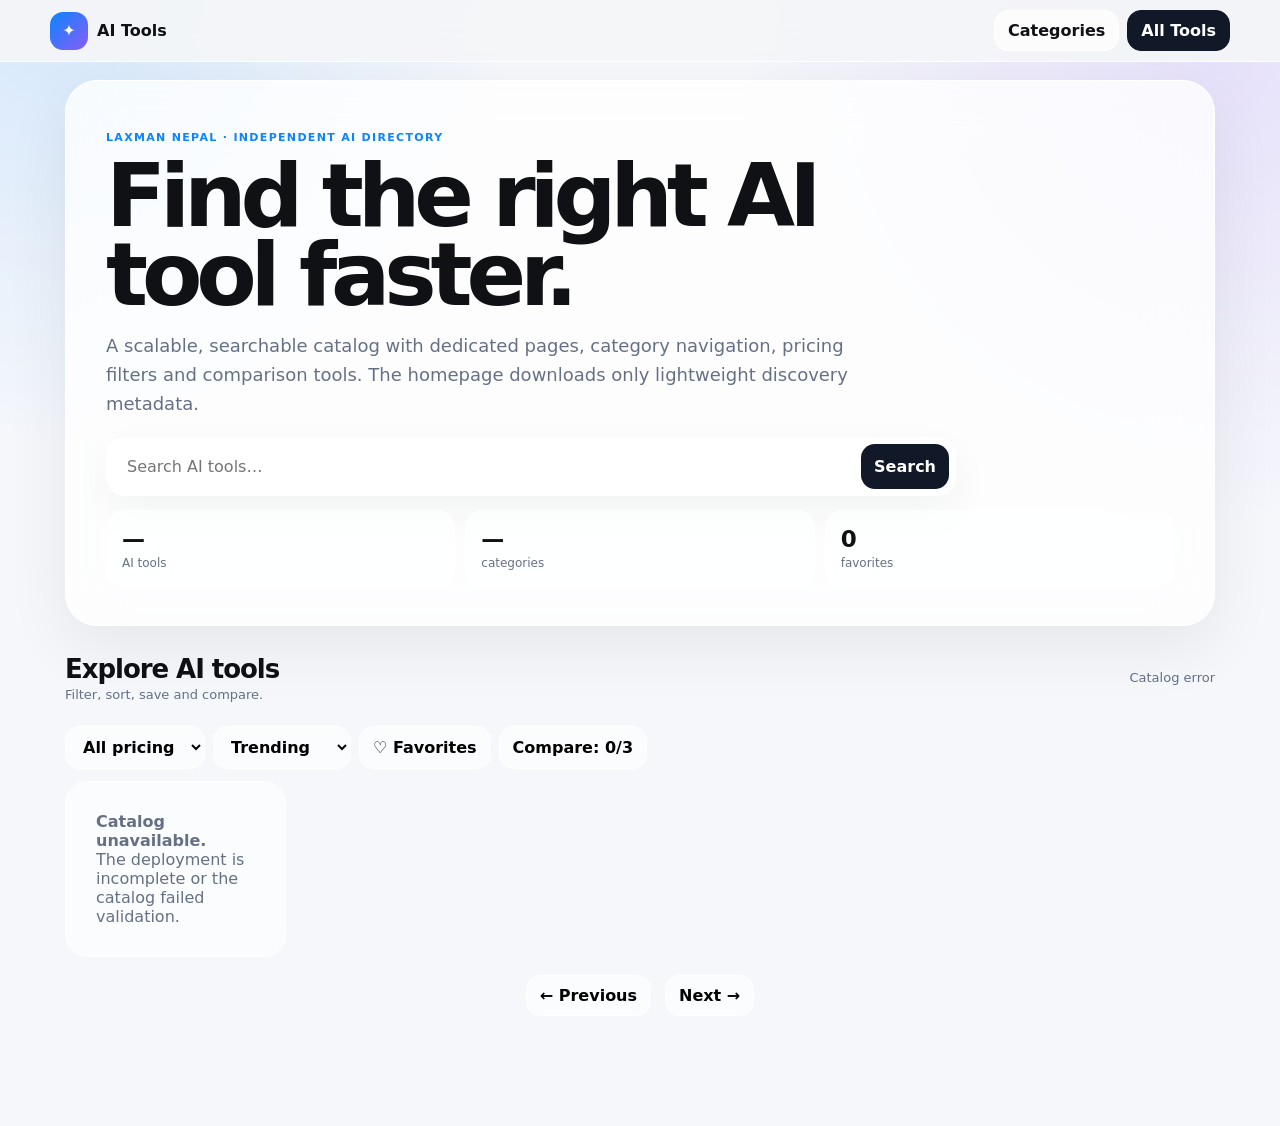
==== commit 73b8a212: "feat: add scalable search filters sorting favorites comparison and mobile navigation" ====
--- a/index.html
+++ b/index.html
@@ -1 +1,2 @@
-<!doctype html><html lang="en"><head><meta charset="utf-8"><meta name="viewport" content="width=device-width,initial-scale=1,viewport-fit=cover"><meta name="theme-color" content="#0a84ff"><meta name="description" content="Explore a researched directory of AI tools with pricing, use cases, advantages, disadvantages and useful prompts."><link rel="canonical" href="https://ai.laxmannepal.com.np/"><link rel="manifest" href="manifest.json"><link rel="icon" href="icon.svg"><title>AI Tools Directory — Laxman Nepal</title><style>:root{--bg:#f5f7fb;--text:#101114;--muted:#667085;--glass:#ffffffc4;--line:#fff;--blue:#0a84ff;--purple:#8b5cf6;--shadow:0 20px 65px #00000012}*{box-sizing:border-box}html{scroll-behavior:smooth}body{margin:0;color:var(--text);font-family:-apple-system,BlinkMacSystemFont,"SF Pro Display",Inter,system-ui,sans-serif;background:radial-gradient(circle at 5% 0%,#0a84ff22,transparent 27%),radial-gradient(circle at 95% 5%,#8b5cf625,transparent 29%),var(--bg)}a{text-decoration:none;color:inherit}button,input{font:inherit}.nav{position:sticky;top:0;z-index:30;padding:10px 14px;background:#f5f6f8e3;border-bottom:1px solid #fff;backdrop-filter:blur(28px)}.navin{max-width:1180px;margin:auto;display:flex;align-items:center;justify-content:space-between;gap:12px}.brand{font-weight:900;display:flex;align-items:center;gap:9px}.mark{width:38px;height:38px;border-radius:13px;display:grid;place-items:center;color:#fff;background:linear-gradient(135deg,var(--blue),var(--purple));box-shadow:0 8px 25px #007aff33}.links{display:flex;gap:8px}.btn{display:inline-flex;align-items:center;justify-content:center;gap:6px;padding:10px 14px;border-radius:14px;border:1px solid var(--line);background:#ffffffaa;font-weight:850;cursor:pointer}.dark{background:#111827;color:#fff;border-color:#111827}.wrap{max-width:1180px;margin:auto;padding:18px 15px 70px}.hero{padding:50px 40px 38px;border:1px solid var(--line);border-radius:32px;background:var(--glass);backdrop-filter:blur(30px);box-shadow:var(--shadow)}.eyebrow{color:var(--blue);font-size:11px;font-weight:900;text-transform:uppercase;letter-spacing:.12em}.hero h1{font-size:clamp(48px,8vw,88px);line-height:.9;letter-spacing:-.07em;max-width:900px;margin:12px 0}.hero p{max-width:780px;color:var(--muted);font-size:18px;line-height:1.6}.search{display:flex;max-width:820px;padding:6px;border:1px solid #fff;border-radius:19px;background:#ffffffd2;box-shadow:0 15px 40px #0000000c}.search input{width:100%;min-width:0;border:0;outline:0;background:transparent;padding:13px 14px;font-size:16px}.search button{border:0}.stats{display:grid;grid-template-columns:repeat(3,1fr);gap:10px;margin-top:14px}.stat{padding:15px;border:1px solid #fff;border-radius:18px;background:#ffffff8a}.stat b{display:block;font-size:23px}.stat span{font-size:12px;color:var(--muted)}.section{margin-top:28px}.sectionhead{display:flex;align-items:end;justify-content:space-between;gap:12px;margin-bottom:12px}.section h2{font-size:26px;margin:0;letter-spacing:-.04em}.sectionhead p{margin:3px 0 0;color:var(--muted);font-size:13px}.toolbar{display:flex;gap:8px;flex-wrap:wrap;margin-bottom:12px}.cat{border:1px solid #fff;border-radius:999px;padding:9px 12px;background:#ffffffaa;font-weight:800;cursor:pointer}.cat.active{background:#111827;color:#fff;border-color:#111827}.count{color:var(--muted);font-size:13px;align-self:center}.grid{display:grid;grid-template-columns:repeat(5,1fr);gap:11px}.tool{position:relative;overflow:hidden;padding:15px;border:1px solid #fff;border-radius:21px;background:var(--glass);backdrop-filter:blur(20px);min-height:175px;display:flex;flex-direction:column;transition:transform .2s,box-shadow .2s}.tool:before{content:"";position:absolute;left:0;right:0;top:0;height:4px;background:var(--accent,#0a84ff)}.tool:hover{transform:translateY(-4px);box-shadow:0 22px 48px #00000012}.toollogo{width:50px;height:50px;border-radius:14px;object-fit:contain;background:#fff;padding:8px}.tool strong{margin-top:11px;line-height:1.2}.tool small{margin-top:6px;color:var(--muted);font-size:11px}.price{margin-top:auto;padding-top:10px;font-size:11px;font-weight:900;color:#334155}.openhint{font-size:10px;color:var(--blue);font-weight:900;margin-top:5px}.empty{padding:30px;border-radius:22px;background:#ffffffaa;border:1px solid #fff;color:var(--muted)}@media(max-width:950px){.grid{grid-template-columns:repeat(4,1fr)}}@media(max-width:720px){.hero{padding:34px 24px;border-radius:26px}.grid{grid-template-columns:repeat(2,1fr)}.stats{grid-template-columns:repeat(3,1fr)}.hero p{font-size:15px}.links .btn{font-size:11px;padding:9px 10px}}@media(max-width:480px){.grid{gap:8px}.tool{padding:12px;min-height:155px}.stats b{font-size:20px}.stats span{font-size:10px}.hero h1{font-size:47px}}</style><script type="application/ld+json">{"@context":"https://schema.org","@type":"WebSite","name":"Laxman Nepal AI Tools","url":"https://ai.laxmannepal.com.np/","potentialAction":{"@type":"SearchAction","target":"https://ai.laxmannepal.com.np/?q={search_term_string}","query-input":"required name=search_term_string"}}</script></head><body><header class="nav"><div class="navin"><a class="brand" href="/"><span class="mark">✦</span>AI Tools</a><nav class="links"><a class="btn dark" href="#all-tools">All Tools</a><a class="btn" href="github/">GitHub AI</a></nav></div></header><main class="wrap"><section class="hero"><div class="eyebrow">Laxman Nepal · researched AI directory</div><h1>Find the right AI tool faster.</h1><p>A single, verified catalog of AI tools. Search instantly, filter by category, and open a dedicated page for every tool.</p><form class="search" id="search"><input id="q" name="q" autocomplete="off" placeholder="Search AI tools…" aria-label="Search AI tools"><button class="btn dark" type="submit">Search</button></form><div class="stats"><div class="stat"><b id="total">—</b><span>AI tools</span></div><div class="stat"><b id="categories">—</b><span>categories</span></div><div class="stat"><b>1 click</b><span>to open every tool</span></div></div></section><section class="section" id="all-tools"><div class="sectionhead"><div><h2>Explore all AI tools</h2><p>Search and filter the complete catalog.</p></div><span class="count" id="count">Loading catalog…</span></div><div class="toolbar" id="filters"></div><div class="grid" id="tools"><div class="empty">Loading the AI catalog…</div></div></section></main><script>const esc=s=>String(s??'').replace(/[&<>"']/g,m=>({'&':'&amp;','<':'&lt;','>':'&gt;','"':'&quot;',"'":'&#39;'}[m]));const color=cat=>{const c=String(cat||'').toLowerCase();if(c.includes('image'))return '#f43f5e';if(c.includes('video'))return '#8b5cf6';if(c.includes('writing'))return '#f59e0b';if(c.includes('coding'))return '#0ea5e9';if(c.includes('research'))return '#14b8a6';if(c.includes('productivity'))return '#22c55e';if(c.includes('automation'))return '#6366f1';if(c.includes('design'))return '#ec4899';if(c.includes('audio')||c.includes('voice')||c.includes('music'))return '#a855f7';return '#0a84ff'};let all=[],active='all',timer;function render(){const q=document.getElementById('q').value.trim().toLowerCase();const list=all.filter(t=>{const cat=String(t.category||'');const hay=`${t.title||''} ${cat} ${t.description||''} ${(t.useCases||[]).join(' ')}`.toLowerCase();return(active==='all'||cat===active)&&(!q||hay.includes(q))});document.getElementById('count').textContent=`${list.length.toLocaleString()} tool${list.length===1?'':'s'} shown`;document.getElementById('tools').innerHTML=list.length?list.map(t=>`<a class="tool" style="--accent:${color(t.category)}" href="tools/${encodeURIComponent(t.slug||t.title)}/"><img class="toollogo" src="${esc(t.logo||'icon.svg')}" alt="${esc(t.title)} logo" loading="lazy" onerror="this.src='icon.svg'"><strong>${esc(t.title)}</strong><small>${esc(t.category||'AI Tool')}</small><div class="price">${esc(t.pricing||'Check provider')}</div><div class="openhint">View details →</div></a>`).join(''):'<div class="empty"><strong>No matching tools.</strong><br>Try a different search term or category.</div>'}function buildFilters(){const counts=new Map();all.forEach(t=>counts.set(t.category,(counts.get(t.category)||0)+1));const cats=[...counts.entries()].filter(([c])=>c).sort((a,b)=>b[1]-a[1]);document.getElementById('filters').innerHTML=`<button class="cat active" data-filter="all">✨ All (${all.length})</button>`+cats.map(([c,n])=>`<button class="cat" data-filter="${esc(c)}">${esc(c.replace(/^AI /,''))} (${n})</button>`).join('');document.querySelectorAll('[data-filter]').forEach(b=>b.addEventListener('click',()=>{active=b.dataset.filter;document.querySelectorAll('.cat').forEach(x=>x.classList.toggle('active',x===b));render()}))}function fail(){document.getElementById('tools').innerHTML='<div class="empty"><strong>Catalog unavailable.</strong><br>The build may be incomplete. Please try again shortly.</div>';document.getElementById('count').textContent='Unable to load catalog'}fetch('tools/index.json',{cache:'no-store'}).then(r=>{if(!r.ok)throw new Error('catalog');return r.json()}).then(data=>{if(!Array.isArray(data)||!data.length)throw new Error('empty');all=data;document.getElementById('total').textContent=all.length.toLocaleString();document.getElementById('categories').textContent=new Set(all.map(x=>x.category).filter(Boolean)).size;buildFilters();const p=new URLSearchParams(location.search);if(p.get('q'))document.getElementById('q').value=p.get('q');render()}).catch(fail);document.getElementById('search').addEventListener('submit',e=>{e.preventDefault();const q=document.getElementById('q').value.trim();history.replaceState(null,'',q?`?q=${encodeURIComponent(q)}`:'/');render();document.getElementById('all-tools').scrollIntoView({behavior:'smooth'})});document.getElementById('q').addEventListener('input',()=>{clearTimeout(timer);timer=setTimeout(render,120)});if('serviceWorker'in navigator)navigator.serviceWorker.register('sw.js').catch(()=>{});</script></body></html>
+<!doctype html><html lang="en"><head><meta charset="utf-8"><meta name="viewport" content="width=device-width,initial-scale=1,viewport-fit=cover"><meta name="theme-color" content="#0a84ff"><meta name="description" content="Explore a researched directory of AI tools with pricing, categories, use cases and dedicated tool pages."><link rel="canonical" href="https://ai.laxmannepal.com.np/"><link rel="manifest" href="manifest.json"><link rel="icon" href="icon.svg"><meta property="og:type" content="website"><meta property="og:title" content="AI Tools Directory — Laxman Nepal"><meta property="og:description" content="Find and compare AI tools by category, pricing and use case."><meta property="og:url" content="https://ai.laxmannepal.com.np/"><meta property="og:image" content="https://ai.laxmannepal.com.np/icon.svg"><meta name="twitter:card" content="summary"><meta name="twitter:title" content="AI Tools Directory — Laxman Nepal"><meta name="twitter:description" content="Find and compare AI tools by category, pricing and use case."><script type="application/ld+json">{"@context":"https://schema.org","@type":"WebSite","name":"Laxman Nepal AI Tools","url":"https://ai.laxmannepal.com.np/","publisher":{"@type":"Organization","name":"Laxman Nepal"},"potentialAction":{"@type":"SearchAction","target":"https://ai.laxmannepal.com.np/search/?q={search_term_string}","query-input":"required name=search_term_string"}}</script><style>:root{--bg:#f5f7fb;--text:#101114;--muted:#667085;--glass:#ffffffc7;--line:#fff;--blue:#0a84ff;--shadow:0 20px 65px #00000012}*{box-sizing:border-box}html{scroll-behavior:smooth}body{margin:0;color:var(--text);font-family:-apple-system,BlinkMacSystemFont,"SF Pro Display",Inter,system-ui,sans-serif;background:radial-gradient(circle at 5% 0%,#0a84ff22,transparent 27%),radial-gradient(circle at 95% 5%,#8b5cf625,transparent 29%),var(--bg);padding-bottom:70px}a{text-decoration:none;color:inherit}button,input,select{font:inherit}.nav{position:sticky;top:0;z-index:30;padding:10px 14px;background:#f5f6f8e8;border-bottom:1px solid #fff;backdrop-filter:blur(28px)}.navin{max-width:1180px;margin:auto;display:flex;align-items:center;justify-content:space-between}.brand{font-weight:900;display:flex;align-items:center;gap:9px}.mark{width:38px;height:38px;border-radius:13px;display:grid;place-items:center;color:#fff;background:linear-gradient(135deg,var(--blue),#8b5cf6)}.navlinks{display:flex;gap:8px}.btn,.cat,.chip,select{border:1px solid #fff;border-radius:14px;background:#ffffffaa;padding:10px 13px;font-weight:850;cursor:pointer}.dark{background:#111827;color:#fff;border-color:#111827}.wrap{max-width:1180px;margin:auto;padding:18px 15px 40px}.hero{padding:50px 40px 38px;border:1px solid var(--line);border-radius:32px;background:var(--glass);backdrop-filter:blur(30px);box-shadow:var(--shadow)}.eyebrow{color:var(--blue);font-size:11px;font-weight:900;text-transform:uppercase;letter-spacing:.12em}.hero h1{font-size:clamp(48px,8vw,88px);line-height:.9;letter-spacing:-.07em;max-width:900px;margin:12px 0}.hero p{max-width:780px;color:var(--muted);font-size:18px;line-height:1.6}.search{display:flex;max-width:850px;padding:6px;border:1px solid #fff;border-radius:19px;background:#ffffffd2;box-shadow:0 15px 40px #0000000c}.search input{width:100%;min-width:0;border:0;outline:0;background:transparent;padding:13px 14px;font-size:16px}.search button{border:0}.stats{display:grid;grid-template-columns:repeat(3,1fr);gap:10px;margin-top:14px}.stat{padding:15px;border:1px solid #fff;border-radius:18px;background:#ffffff8a}.stat b{display:block;font-size:23px}.stat span{font-size:12px;color:var(--muted)}.section{margin-top:28px}.sectionhead{display:flex;align-items:end;justify-content:space-between;gap:12px;margin-bottom:12px}.section h2{font-size:26px;margin:0;letter-spacing:-.04em}.sectionhead p{margin:3px 0 0;color:var(--muted);font-size:13px}.toolbar{display:flex;gap:8px;flex-wrap:wrap;margin-bottom:12px}.cat.active,.chip.active{background:#111827;color:#fff;border-color:#111827}.count{color:var(--muted);font-size:13px;align-self:center}.grid{display:grid;grid-template-columns:repeat(5,1fr);gap:11px}.tool{position:relative;overflow:hidden;padding:15px;border:1px solid #fff;border-radius:21px;background:var(--glass);backdrop-filter:blur(20px);min-height:180px;display:flex;flex-direction:column;transition:transform .2s,box-shadow .2s}.tool:before{content:"";position:absolute;left:0;right:0;top:0;height:4px;background:var(--accent,#0a84ff)}.tool:hover{transform:translateY(-4px);box-shadow:0 22px 48px #00000012}.toollogo{width:50px;height:50px;border-radius:14px;object-fit:contain;background:#fff;padding:8px}.tool strong{margin-top:11px;line-height:1.2}.tool small{margin-top:6px;color:var(--muted);font-size:11px}.price{margin-top:auto;padding-top:10px;font-size:11px;font-weight:900;color:#334155}.actions{display:flex;gap:5px;margin-top:7px}.mini{border:0;border-radius:9px;padding:7px 8px;background:#fff;font-size:10px;font-weight:900;cursor:pointer}.fav.on{background:#111827;color:#fff}.pager{display:flex;justify-content:center;gap:7px;margin-top:18px}.pager button:disabled{opacity:.4;cursor:not-allowed}.empty{padding:30px;border-radius:22px;background:#ffffffaa;border:1px solid #fff;color:var(--muted)}.compare{position:fixed;z-index:50;left:50%;bottom:74px;transform:translateX(-50%);display:none;max-width:min(720px,calc(100% - 24px));padding:12px 15px;border:1px solid #fff;border-radius:18px;background:#111827ee;color:#fff;box-shadow:0 20px 60px #0004;align-items:center;gap:12px}.compare.show{display:flex}.compare button{border:0;border-radius:10px;padding:8px 10px;font-weight:900;cursor:pointer}.bottom{display:none}@media(max-width:950px){.grid{grid-template-columns:repeat(4,1fr)}}@media(max-width:720px){.hero{padding:34px 24px;border-radius:26px}.grid{grid-template-columns:repeat(2,1fr)}.hero p{font-size:15px}.navlinks .btn:not(.dark){display:none}.bottom{display:flex;position:fixed;z-index:40;left:10px;right:10px;bottom:10px;padding:8px;justify-content:space-around;border:1px solid #fff;border-radius:20px;background:#f5f6f8e8;backdrop-filter:blur(28px);box-shadow:0 15px 45px #0002}.bottom a{font-size:11px;font-weight:900;padding:8px}.stats{grid-template-columns:repeat(3,1fr)}}@media(max-width:480px){.grid{gap:8px}.tool{padding:12px;min-height:165px}.stats b{font-size:20px}.stats span{font-size:10px}.hero h1{font-size:47px}.actions{flex-wrap:wrap}}
+</style></head><body><header class="nav"><div class="navin"><a class="brand" href="/"><span class="mark">✦</span>AI Tools</a><nav class="navlinks"><a class="btn" href="categories/">Categories</a><a class="btn dark" href="#all-tools">All Tools</a></nav></div></header><main class="wrap"><section class="hero"><div class="eyebrow">Laxman Nepal · independent AI directory</div><h1>Find the right AI tool faster.</h1><p>A scalable, searchable catalog with dedicated pages, category navigation, pricing filters and comparison tools. The homepage downloads only lightweight discovery metadata.</p><form class="search" id="search"><input id="q" name="q" list="suggestions" autocomplete="off" placeholder="Search AI tools…" aria-label="Search AI tools"><datalist id="suggestions"></datalist><button class="btn dark" type="submit">Search</button></form><div class="stats"><div class="stat"><b id="total">—</b><span>AI tools</span></div><div class="stat"><b id="categories">—</b><span>categories</span></div><div class="stat"><b id="saved">0</b><span>favorites</span></div></div></section><section class="section" id="all-tools"><div class="sectionhead"><div><h2>Explore AI tools</h2><p>Filter, sort, save and compare.</p></div><span class="count" id="count">Loading catalog…</span></div><div class="toolbar" id="filters"></div><div class="toolbar"><select id="pricing" aria-label="Pricing"><option value="all">All pricing</option><option>Free</option><option>Freemium</option><option>Paid</option></select><select id="sort" aria-label="Sort"><option value="rank">Trending</option><option value="name">Name A–Z</option><option value="new">Newest</option><option value="free">Free first</option></select><button class="chip" id="favoritesOnly">♡ Favorites</button><button class="chip" id="compareMode">Compare: 0/3</button></div><div class="grid" id="tools"><div class="empty">Loading the AI catalog…</div></div><div class="pager"><button class="btn" id="prev">← Previous</button><span class="count" id="pageInfo"></span><button class="btn" id="next">Next →</button></div></section></main><div class="compare" id="compareBar"><strong id="compareText">0 selected</strong><button id="clearCompare">Clear</button><button id="doCompare">Compare</button></div><nav class="bottom"><a href="/">⌂ Home</a><a href="#all-tools">▦ Categories</a><a href="#search" onclick="document.getElementById('q').focus()">⌕ Search</a><a href="#all-tools" onclick="favoritesOnly.click()">♡ Favorites</a></nav><script>const esc=s=>String(s??'').replace(/[&<>"']/g,m=>({'&':'&amp;','<':'&lt;','>':'&gt;','"':'&quot;',"'":'&#39;'}[m]));const norm=s=>String(s??'').toLowerCase().normalize('NFKD').replace(/[\u0300-\u036f]/g,'').replace(/[^a-z0-9]+/g,'').trim();const dist=(a,b)=>{a=norm(a);b=norm(b);if(!a||!b)return 99;const d=Array.from({length:a.length+1},(_,i)=>[i]);for(let j=1;j<=b.length;j++)d[0][j]=j;for(let i=1;i<=a.length;i++)for(let j=1;j<=b.length;j++)d[i][j]=Math.min(d[i-1][j]+1,d[i][j-1]+1,d[i-1][j-1]+(a[i-1]===b[j-1]?0:1));return d[a.length][b.length]};const color=cat=>{const c=String(cat||'').toLowerCase();if(c.includes('image'))return '#f43f5e';if(c.includes('video'))return '#8b5cf6';if(c.includes('writing'))return '#f59e0b';if(c.includes('coding'))return '#0ea5e9';if(c.includes('research'))return '#14b8a6';if(c.includes('productivity'))return '#22c55e';return '#0a84ff'};let all=[],active='all',page=1,onlyFav=false,compare=new Set();const perPage=48;const favs=()=>new Set(JSON.parse(localStorage.getItem('ai-tools-favorites')||'[]'));const saveFavs=s=>localStorage.setItem('ai-tools-favorites',JSON.stringify([...s]));function match(t,q){if(!q)return true;const hay=`${t.title} ${t.category} ${t.pricing}`;if(norm(hay).includes(norm(q)))return true;return dist(t.title,q)<=Math.max(2,Math.floor(String(q).length/4))}function render(){let q=document.getElementById('q').value.trim();let fav=favs();let list=all.filter(t=>(active==='all'||t.category===active)&&(!onlyFav||fav.has(t.slug))&&(document.getElementById('pricing').value==='all'||t.pricing===document.getElementById('pricing').value)&&match(t,q));const sort=document.getElementById('sort').value;if(sort==='name')list.sort((a,b)=>a.title.localeCompare(b.title));else if(sort==='free')list.sort((a,b)=>(a.pricing==='Free'?0:a.pricing==='Freemium'?1:2)-(b.pricing==='Free'?0:b.pricing==='Freemium'?1:2));else if(sort==='new')list.sort((a,b)=>(b.trendingRank||0)-(a.trendingRank||0));else list.sort((a,b)=>(a.trendingRank||999999)-(b.trendingRank||999999));const pages=Math.max(1,Math.ceil(list.length/perPage));page=Math.min(page,pages);const slice=list.slice((page-1)*perPage,page*perPage);document.getElementById('count').textContent=`${list.length.toLocaleString()} tool${list.length===1?'':'s'} shown`;document.getElementById('pageInfo').textContent=`Page ${page} of ${pages}`;document.getElementById('prev').disabled=page===1;document.getElementById('next').disabled=page===pages;document.getElementById('tools').innerHTML=slice.length?slice.map(t=>`<article class="tool" style="--accent:${color(t.category)}"><a href="tools/${encodeURIComponent(t.slug)}/"><img class="toollogo" src="${esc(t.logo||'icon.svg')}" alt="${esc(t.title)} logo" loading="lazy" decoding="async" onerror="this.src='icon.svg'"><strong>${esc(t.title)}</strong><small>${esc(t.category||'AI Tool')}</small><div class="price">${esc(t.pricing||'Check provider')}</div></a><div class="actions"><button class="mini fav ${fav.has(t.slug)?'on':''}" data-fav="${esc(t.slug)}">${fav.has(t.slug)?'♥ Saved':'♡ Save'}</button><button class="mini" data-compare="${esc(t.slug)}">${compare.has(t.slug)?'✓ Compare':'＋ Compare'}</button></div></article>`).join(''):'<div class="empty"><strong>No matching tools.</strong><br>Try another term, remove a filter, or browse a category.</div>';document.getElementById('saved').textContent=fav.size;document.querySelectorAll('[data-fav]').forEach(b=>b.onclick=()=>{const s=favs();s.has(b.dataset.fav)?s.delete(b.dataset.fav):s.add(b.dataset.fav);saveFavs(s);render()});document.querySelectorAll('[data-compare]').forEach(b=>b.onclick=()=>{if(compare.has(b.dataset.compare))compare.delete(b.dataset.compare);else if(compare.size<3)compare.add(b.dataset.compare);updateCompare();render()});document.getElementById('compareMode').textContent=`Compare: ${compare.size}/3`;document.getElementById('compareBar').classList.toggle('show',compare.size>0);document.getElementById('compareText').textContent=`${compare.size} selected`};function buildFilters(){const m=new Map();all.forEach(t=>m.set(t.category,(m.get(t.category)||0)+1));document.getElementById('filters').innerHTML=`<button class="cat active" data-filter="all">All (${all.length})</button>`+[...m.entries()].sort((a,b)=>b[1]-a[1]).map(([c,n])=>`<button class="cat" data-filter="${esc(c)}">${esc(c.replace(/^AI /,''))} (${n})</button>`).join('');document.querySelectorAll('[data-filter]').forEach(b=>b.onclick=()=>{active=b.dataset.filter;page=1;document.querySelectorAll('[data-filter]').forEach(x=>x.classList.toggle('active',x===b));render()})}function updateCompare(){document.getElementById('compareMode').textContent=`Compare: ${compare.size}/3`;document.getElementById('compareBar').classList.toggle('show',compare.size>0)}document.getElementById('prev').onclick=()=>{page--;render();scrollTo({top:document.getElementById('all-tools').offsetTop-70,behavior:'smooth'})};document.getElementById('next').onclick=()=>{page++;render();scrollTo({top:document.getElementById('all-tools').offsetTop-70,behavior:'smooth'})};['pricing','sort'].forEach(id=>document.getElementById(id).onchange=()=>{page=1;render()});document.getElementById('favoritesOnly').onclick=()=>{onlyFav=!onlyFav;document.getElementById('favoritesOnly').classList.toggle('active',onlyFav);page=1;render()};document.getElementById('clearCompare').onclick=()=>{compare.clear();updateCompare();render()};document.getElementById('doCompare').onclick=()=>{location.href=`compare/?tools=${encodeURIComponent([...compare].join(','))}`};let timer;document.getElementById('q').oninput=()=>{clearTimeout(timer);timer=setTimeout(()=>{page=1;render()},160)};document.getElementById('search').onsubmit=e=>{e.preventDefault();const q=document.getElementById('q').value.trim();history.replaceState(null,'',q?`?q=${encodeURIComponent(q)}`:'/');page=1;render();document.getElementById('all-tools').scrollIntoView({behavior:'smooth'})};fetch('tools/index.json',{cache:'no-store'}).then(r=>{if(!r.ok)throw Error();return r.json()}).then(data=>{if(!Array.isArray(data)||!data.length)throw Error();all=data;document.getElementById('total').textContent=all.length.toLocaleString();document.getElementById('categories').textContent=new Set(all.map(x=>x.category).filter(Boolean)).size;document.getElementById('suggestions').innerHTML=all.slice(0,100).map(t=>`<option value="${esc(t.title)}">`).join('');buildFilters();const q=new URLSearchParams(location.search).get('q');if(q)document.getElementById('q').value=q;render()}).catch(()=>{document.getElementById('tools').innerHTML='<div class="empty"><strong>Catalog unavailable.</strong><br>The deployment is incomplete or the catalog failed validation.</div>';document.getElementById('count').textContent='Catalog error'});if('serviceWorker'in navigator)navigator.serviceWorker.register('sw.js').catch(()=>{});</script></body></html>
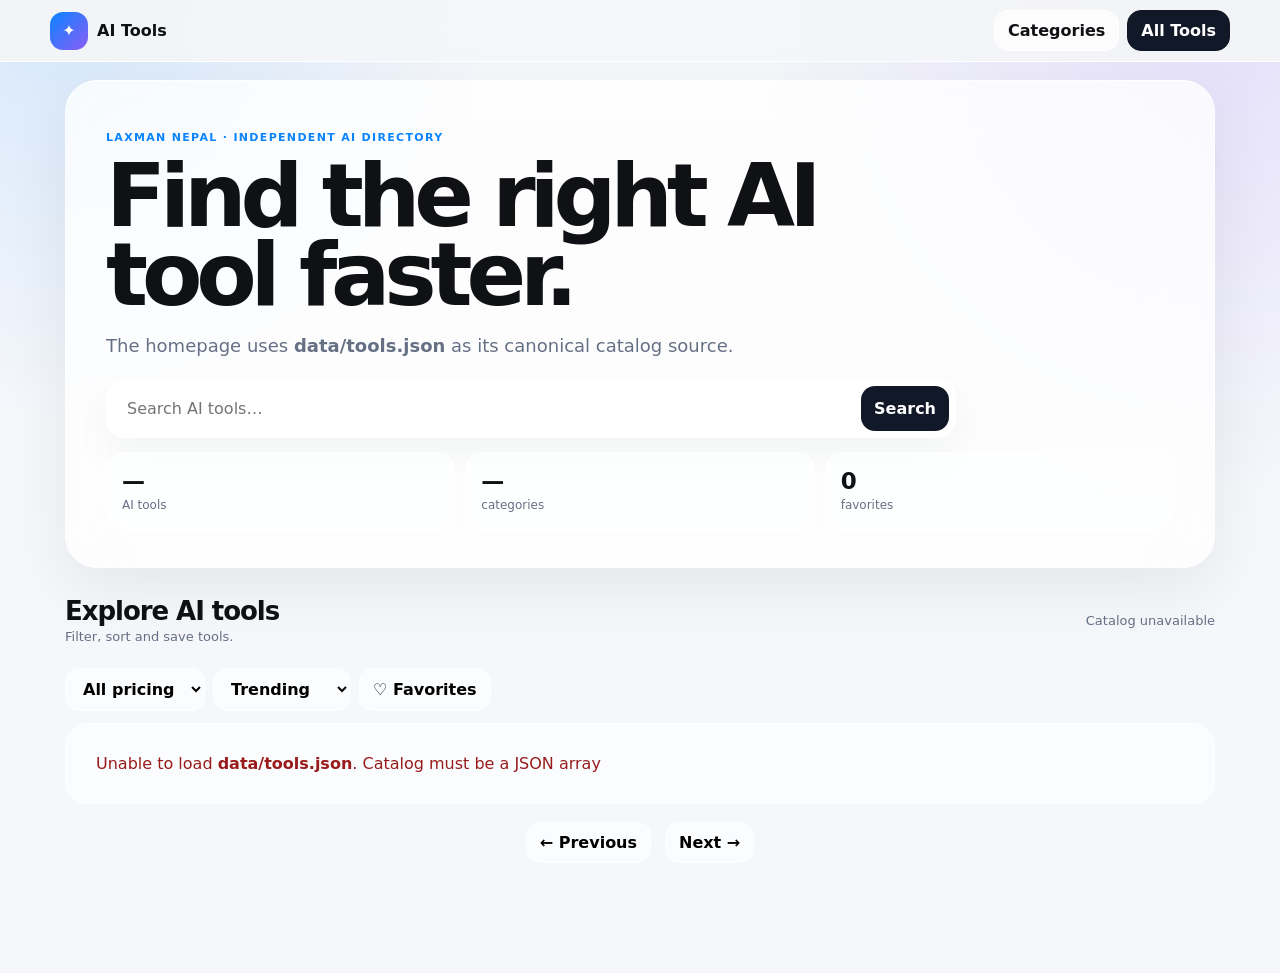
==== commit c3e045c1: "refactor: modularize homepage and use canonical catalog" ====
--- a/index.html
+++ b/index.html
@@ -1,2 +1,34 @@
-<!doctype html><html lang="en"><head><meta charset="utf-8"><meta name="viewport" content="width=device-width,initial-scale=1,viewport-fit=cover"><meta name="theme-color" content="#0a84ff"><meta name="description" content="Explore a researched directory of AI tools with pricing, categories, use cases and dedicated tool pages."><link rel="canonical" href="https://ai.laxmannepal.com.np/"><link rel="manifest" href="manifest.json"><link rel="icon" href="icon.svg"><meta property="og:type" content="website"><meta property="og:title" content="AI Tools Directory — Laxman Nepal"><meta property="og:description" content="Find and compare AI tools by category, pricing and use case."><meta property="og:url" content="https://ai.laxmannepal.com.np/"><meta property="og:image" content="https://ai.laxmannepal.com.np/icon.svg"><meta name="twitter:card" content="summary"><meta name="twitter:title" content="AI Tools Directory — Laxman Nepal"><meta name="twitter:description" content="Find and compare AI tools by category, pricing and use case."><script type="application/ld+json">{"@context":"https://schema.org","@type":"WebSite","name":"Laxman Nepal AI Tools","url":"https://ai.laxmannepal.com.np/","publisher":{"@type":"Organization","name":"Laxman Nepal"},"potentialAction":{"@type":"SearchAction","target":"https://ai.laxmannepal.com.np/search/?q={search_term_string}","query-input":"required name=search_term_string"}}</script><style>:root{--bg:#f5f7fb;--text:#101114;--muted:#667085;--glass:#ffffffc7;--line:#fff;--blue:#0a84ff;--shadow:0 20px 65px #00000012}*{box-sizing:border-box}html{scroll-behavior:smooth}body{margin:0;color:var(--text);font-family:-apple-system,BlinkMacSystemFont,"SF Pro Display",Inter,system-ui,sans-serif;background:radial-gradient(circle at 5% 0%,#0a84ff22,transparent 27%),radial-gradient(circle at 95% 5%,#8b5cf625,transparent 29%),var(--bg);padding-bottom:70px}a{text-decoration:none;color:inherit}button,input,select{font:inherit}.nav{position:sticky;top:0;z-index:30;padding:10px 14px;background:#f5f6f8e8;border-bottom:1px solid #fff;backdrop-filter:blur(28px)}.navin{max-width:1180px;margin:auto;display:flex;align-items:center;justify-content:space-between}.brand{font-weight:900;display:flex;align-items:center;gap:9px}.mark{width:38px;height:38px;border-radius:13px;display:grid;place-items:center;color:#fff;background:linear-gradient(135deg,var(--blue),#8b5cf6)}.navlinks{display:flex;gap:8px}.btn,.cat,.chip,select{border:1px solid #fff;border-radius:14px;background:#ffffffaa;padding:10px 13px;font-weight:850;cursor:pointer}.dark{background:#111827;color:#fff;border-color:#111827}.wrap{max-width:1180px;margin:auto;padding:18px 15px 40px}.hero{padding:50px 40px 38px;border:1px solid var(--line);border-radius:32px;background:var(--glass);backdrop-filter:blur(30px);box-shadow:var(--shadow)}.eyebrow{color:var(--blue);font-size:11px;font-weight:900;text-transform:uppercase;letter-spacing:.12em}.hero h1{font-size:clamp(48px,8vw,88px);line-height:.9;letter-spacing:-.07em;max-width:900px;margin:12px 0}.hero p{max-width:780px;color:var(--muted);font-size:18px;line-height:1.6}.search{display:flex;max-width:850px;padding:6px;border:1px solid #fff;border-radius:19px;background:#ffffffd2;box-shadow:0 15px 40px #0000000c}.search input{width:100%;min-width:0;border:0;outline:0;background:transparent;padding:13px 14px;font-size:16px}.search button{border:0}.stats{display:grid;grid-template-columns:repeat(3,1fr);gap:10px;margin-top:14px}.stat{padding:15px;border:1px solid #fff;border-radius:18px;background:#ffffff8a}.stat b{display:block;font-size:23px}.stat span{font-size:12px;color:var(--muted)}.section{margin-top:28px}.sectionhead{display:flex;align-items:end;justify-content:space-between;gap:12px;margin-bottom:12px}.section h2{font-size:26px;margin:0;letter-spacing:-.04em}.sectionhead p{margin:3px 0 0;color:var(--muted);font-size:13px}.toolbar{display:flex;gap:8px;flex-wrap:wrap;margin-bottom:12px}.cat.active,.chip.active{background:#111827;color:#fff;border-color:#111827}.count{color:var(--muted);font-size:13px;align-self:center}.grid{display:grid;grid-template-columns:repeat(5,1fr);gap:11px}.tool{position:relative;overflow:hidden;padding:15px;border:1px solid #fff;border-radius:21px;background:var(--glass);backdrop-filter:blur(20px);min-height:180px;display:flex;flex-direction:column;transition:transform .2s,box-shadow .2s}.tool:before{content:"";position:absolute;left:0;right:0;top:0;height:4px;background:var(--accent,#0a84ff)}.tool:hover{transform:translateY(-4px);box-shadow:0 22px 48px #00000012}.toollogo{width:50px;height:50px;border-radius:14px;object-fit:contain;background:#fff;padding:8px}.tool strong{margin-top:11px;line-height:1.2}.tool small{margin-top:6px;color:var(--muted);font-size:11px}.price{margin-top:auto;padding-top:10px;font-size:11px;font-weight:900;color:#334155}.actions{display:flex;gap:5px;margin-top:7px}.mini{border:0;border-radius:9px;padding:7px 8px;background:#fff;font-size:10px;font-weight:900;cursor:pointer}.fav.on{background:#111827;color:#fff}.pager{display:flex;justify-content:center;gap:7px;margin-top:18px}.pager button:disabled{opacity:.4;cursor:not-allowed}.empty{padding:30px;border-radius:22px;background:#ffffffaa;border:1px solid #fff;color:var(--muted)}.compare{position:fixed;z-index:50;left:50%;bottom:74px;transform:translateX(-50%);display:none;max-width:min(720px,calc(100% - 24px));padding:12px 15px;border:1px solid #fff;border-radius:18px;background:#111827ee;color:#fff;box-shadow:0 20px 60px #0004;align-items:center;gap:12px}.compare.show{display:flex}.compare button{border:0;border-radius:10px;padding:8px 10px;font-weight:900;cursor:pointer}.bottom{display:none}@media(max-width:950px){.grid{grid-template-columns:repeat(4,1fr)}}@media(max-width:720px){.hero{padding:34px 24px;border-radius:26px}.grid{grid-template-columns:repeat(2,1fr)}.hero p{font-size:15px}.navlinks .btn:not(.dark){display:none}.bottom{display:flex;position:fixed;z-index:40;left:10px;right:10px;bottom:10px;padding:8px;justify-content:space-around;border:1px solid #fff;border-radius:20px;background:#f5f6f8e8;backdrop-filter:blur(28px);box-shadow:0 15px 45px #0002}.bottom a{font-size:11px;font-weight:900;padding:8px}.stats{grid-template-columns:repeat(3,1fr)}}@media(max-width:480px){.grid{gap:8px}.tool{padding:12px;min-height:165px}.stats b{font-size:20px}.stats span{font-size:10px}.hero h1{font-size:47px}.actions{flex-wrap:wrap}}
-</style></head><body><header class="nav"><div class="navin"><a class="brand" href="/"><span class="mark">✦</span>AI Tools</a><nav class="navlinks"><a class="btn" href="categories/">Categories</a><a class="btn dark" href="#all-tools">All Tools</a></nav></div></header><main class="wrap"><section class="hero"><div class="eyebrow">Laxman Nepal · independent AI directory</div><h1>Find the right AI tool faster.</h1><p>A scalable, searchable catalog with dedicated pages, category navigation, pricing filters and comparison tools. The homepage downloads only lightweight discovery metadata.</p><form class="search" id="search"><input id="q" name="q" list="suggestions" autocomplete="off" placeholder="Search AI tools…" aria-label="Search AI tools"><datalist id="suggestions"></datalist><button class="btn dark" type="submit">Search</button></form><div class="stats"><div class="stat"><b id="total">—</b><span>AI tools</span></div><div class="stat"><b id="categories">—</b><span>categories</span></div><div class="stat"><b id="saved">0</b><span>favorites</span></div></div></section><section class="section" id="all-tools"><div class="sectionhead"><div><h2>Explore AI tools</h2><p>Filter, sort, save and compare.</p></div><span class="count" id="count">Loading catalog…</span></div><div class="toolbar" id="filters"></div><div class="toolbar"><select id="pricing" aria-label="Pricing"><option value="all">All pricing</option><option>Free</option><option>Freemium</option><option>Paid</option></select><select id="sort" aria-label="Sort"><option value="rank">Trending</option><option value="name">Name A–Z</option><option value="new">Newest</option><option value="free">Free first</option></select><button class="chip" id="favoritesOnly">♡ Favorites</button><button class="chip" id="compareMode">Compare: 0/3</button></div><div class="grid" id="tools"><div class="empty">Loading the AI catalog…</div></div><div class="pager"><button class="btn" id="prev">← Previous</button><span class="count" id="pageInfo"></span><button class="btn" id="next">Next →</button></div></section></main><div class="compare" id="compareBar"><strong id="compareText">0 selected</strong><button id="clearCompare">Clear</button><button id="doCompare">Compare</button></div><nav class="bottom"><a href="/">⌂ Home</a><a href="#all-tools">▦ Categories</a><a href="#search" onclick="document.getElementById('q').focus()">⌕ Search</a><a href="#all-tools" onclick="favoritesOnly.click()">♡ Favorites</a></nav><script>const esc=s=>String(s??'').replace(/[&<>"']/g,m=>({'&':'&amp;','<':'&lt;','>':'&gt;','"':'&quot;',"'":'&#39;'}[m]));const norm=s=>String(s??'').toLowerCase().normalize('NFKD').replace(/[\u0300-\u036f]/g,'').replace(/[^a-z0-9]+/g,'').trim();const dist=(a,b)=>{a=norm(a);b=norm(b);if(!a||!b)return 99;const d=Array.from({length:a.length+1},(_,i)=>[i]);for(let j=1;j<=b.length;j++)d[0][j]=j;for(let i=1;i<=a.length;i++)for(let j=1;j<=b.length;j++)d[i][j]=Math.min(d[i-1][j]+1,d[i][j-1]+1,d[i-1][j-1]+(a[i-1]===b[j-1]?0:1));return d[a.length][b.length]};const color=cat=>{const c=String(cat||'').toLowerCase();if(c.includes('image'))return '#f43f5e';if(c.includes('video'))return '#8b5cf6';if(c.includes('writing'))return '#f59e0b';if(c.includes('coding'))return '#0ea5e9';if(c.includes('research'))return '#14b8a6';if(c.includes('productivity'))return '#22c55e';return '#0a84ff'};let all=[],active='all',page=1,onlyFav=false,compare=new Set();const perPage=48;const favs=()=>new Set(JSON.parse(localStorage.getItem('ai-tools-favorites')||'[]'));const saveFavs=s=>localStorage.setItem('ai-tools-favorites',JSON.stringify([...s]));function match(t,q){if(!q)return true;const hay=`${t.title} ${t.category} ${t.pricing}`;if(norm(hay).includes(norm(q)))return true;return dist(t.title,q)<=Math.max(2,Math.floor(String(q).length/4))}function render(){let q=document.getElementById('q').value.trim();let fav=favs();let list=all.filter(t=>(active==='all'||t.category===active)&&(!onlyFav||fav.has(t.slug))&&(document.getElementById('pricing').value==='all'||t.pricing===document.getElementById('pricing').value)&&match(t,q));const sort=document.getElementById('sort').value;if(sort==='name')list.sort((a,b)=>a.title.localeCompare(b.title));else if(sort==='free')list.sort((a,b)=>(a.pricing==='Free'?0:a.pricing==='Freemium'?1:2)-(b.pricing==='Free'?0:b.pricing==='Freemium'?1:2));else if(sort==='new')list.sort((a,b)=>(b.trendingRank||0)-(a.trendingRank||0));else list.sort((a,b)=>(a.trendingRank||999999)-(b.trendingRank||999999));const pages=Math.max(1,Math.ceil(list.length/perPage));page=Math.min(page,pages);const slice=list.slice((page-1)*perPage,page*perPage);document.getElementById('count').textContent=`${list.length.toLocaleString()} tool${list.length===1?'':'s'} shown`;document.getElementById('pageInfo').textContent=`Page ${page} of ${pages}`;document.getElementById('prev').disabled=page===1;document.getElementById('next').disabled=page===pages;document.getElementById('tools').innerHTML=slice.length?slice.map(t=>`<article class="tool" style="--accent:${color(t.category)}"><a href="tools/${encodeURIComponent(t.slug)}/"><img class="toollogo" src="${esc(t.logo||'icon.svg')}" alt="${esc(t.title)} logo" loading="lazy" decoding="async" onerror="this.src='icon.svg'"><strong>${esc(t.title)}</strong><small>${esc(t.category||'AI Tool')}</small><div class="price">${esc(t.pricing||'Check provider')}</div></a><div class="actions"><button class="mini fav ${fav.has(t.slug)?'on':''}" data-fav="${esc(t.slug)}">${fav.has(t.slug)?'♥ Saved':'♡ Save'}</button><button class="mini" data-compare="${esc(t.slug)}">${compare.has(t.slug)?'✓ Compare':'＋ Compare'}</button></div></article>`).join(''):'<div class="empty"><strong>No matching tools.</strong><br>Try another term, remove a filter, or browse a category.</div>';document.getElementById('saved').textContent=fav.size;document.querySelectorAll('[data-fav]').forEach(b=>b.onclick=()=>{const s=favs();s.has(b.dataset.fav)?s.delete(b.dataset.fav):s.add(b.dataset.fav);saveFavs(s);render()});document.querySelectorAll('[data-compare]').forEach(b=>b.onclick=()=>{if(compare.has(b.dataset.compare))compare.delete(b.dataset.compare);else if(compare.size<3)compare.add(b.dataset.compare);updateCompare();render()});document.getElementById('compareMode').textContent=`Compare: ${compare.size}/3`;document.getElementById('compareBar').classList.toggle('show',compare.size>0);document.getElementById('compareText').textContent=`${compare.size} selected`};function buildFilters(){const m=new Map();all.forEach(t=>m.set(t.category,(m.get(t.category)||0)+1));document.getElementById('filters').innerHTML=`<button class="cat active" data-filter="all">All (${all.length})</button>`+[...m.entries()].sort((a,b)=>b[1]-a[1]).map(([c,n])=>`<button class="cat" data-filter="${esc(c)}">${esc(c.replace(/^AI /,''))} (${n})</button>`).join('');document.querySelectorAll('[data-filter]').forEach(b=>b.onclick=()=>{active=b.dataset.filter;page=1;document.querySelectorAll('[data-filter]').forEach(x=>x.classList.toggle('active',x===b));render()})}function updateCompare(){document.getElementById('compareMode').textContent=`Compare: ${compare.size}/3`;document.getElementById('compareBar').classList.toggle('show',compare.size>0)}document.getElementById('prev').onclick=()=>{page--;render();scrollTo({top:document.getElementById('all-tools').offsetTop-70,behavior:'smooth'})};document.getElementById('next').onclick=()=>{page++;render();scrollTo({top:document.getElementById('all-tools').offsetTop-70,behavior:'smooth'})};['pricing','sort'].forEach(id=>document.getElementById(id).onchange=()=>{page=1;render()});document.getElementById('favoritesOnly').onclick=()=>{onlyFav=!onlyFav;document.getElementById('favoritesOnly').classList.toggle('active',onlyFav);page=1;render()};document.getElementById('clearCompare').onclick=()=>{compare.clear();updateCompare();render()};document.getElementById('doCompare').onclick=()=>{location.href=`compare/?tools=${encodeURIComponent([...compare].join(','))}`};let timer;document.getElementById('q').oninput=()=>{clearTimeout(timer);timer=setTimeout(()=>{page=1;render()},160)};document.getElementById('search').onsubmit=e=>{e.preventDefault();const q=document.getElementById('q').value.trim();history.replaceState(null,'',q?`?q=${encodeURIComponent(q)}`:'/');page=1;render();document.getElementById('all-tools').scrollIntoView({behavior:'smooth'})};fetch('tools/index.json',{cache:'no-store'}).then(r=>{if(!r.ok)throw Error();return r.json()}).then(data=>{if(!Array.isArray(data)||!data.length)throw Error();all=data;document.getElementById('total').textContent=all.length.toLocaleString();document.getElementById('categories').textContent=new Set(all.map(x=>x.category).filter(Boolean)).size;document.getElementById('suggestions').innerHTML=all.slice(0,100).map(t=>`<option value="${esc(t.title)}">`).join('');buildFilters();const q=new URLSearchParams(location.search).get('q');if(q)document.getElementById('q').value=q;render()}).catch(()=>{document.getElementById('tools').innerHTML='<div class="empty"><strong>Catalog unavailable.</strong><br>The deployment is incomplete or the catalog failed validation.</div>';document.getElementById('count').textContent='Catalog error'});if('serviceWorker'in navigator)navigator.serviceWorker.register('sw.js').catch(()=>{});</script></body></html>
+<!doctype html>
+<html lang="en">
+<head>
+<meta charset="utf-8">
+<meta name="viewport" content="width=device-width,initial-scale=1,viewport-fit=cover">
+<meta name="theme-color" content="#0a84ff">
+<meta name="description" content="Explore AI tools with pricing, categories and dedicated pages.">
+<link rel="canonical" href="https://ai.laxmannepal.com.np/">
+<link rel="icon" href="icon.svg">
+<link rel="stylesheet" href="assets/css/home.css">
+<title>AI Tools Directory — Laxman Nepal</title>
+</head>
+<body>
+<header class="nav"><div class="navin"><a class="brand" href="/"><span class="mark">✦</span>AI Tools</a><nav class="navlinks"><a class="btn" href="categories/">Categories</a><a class="btn dark" href="#all-tools">All Tools</a></nav></div></header>
+<main class="wrap">
+<section class="hero">
+<div class="eyebrow">Laxman Nepal · independent AI directory</div>
+<h1>Find the right AI tool faster.</h1>
+<p>The homepage uses <strong>data/tools.json</strong> as its canonical catalog source.</p>
+<form class="search" id="search-form"><input id="catalog-search" autocomplete="off" placeholder="Search AI tools…" aria-label="Search AI tools"><button class="btn dark" type="submit">Search</button></form>
+<div class="stats"><div class="stat"><b id="total-count">—</b><span>AI tools</span></div><div class="stat"><b id="category-count">—</b><span>categories</span></div><div class="stat"><b id="saved-count">0</b><span>favorites</span></div></div>
+</section>
+<section class="section" id="all-tools">
+<div class="sectionhead"><div><h2>Explore AI tools</h2><p>Filter, sort and save tools.</p></div><span class="count" id="result-count">Loading catalog…</span></div>
+<div class="toolbar" id="filters"></div>
+<div class="toolbar"><select id="pricing" aria-label="Pricing"><option value="all">All pricing</option><option>Free</option><option>Freemium</option><option>Paid</option></select><select id="sort" aria-label="Sort"><option value="rank">Trending</option><option value="name">Name A–Z</option><option value="new">Newest</option><option value="free">Free first</option></select><button class="chip" id="favorites-only" type="button">♡ Favorites</button></div>
+<div class="grid" id="tools"><div class="empty">Loading data/tools.json…</div></div>
+<div class="pager"><button class="btn" id="prev" type="button">← Previous</button><span class="count" id="page-info"></span><button class="btn" id="next" type="button">Next →</button></div>
+</section>
+</main>
+<nav class="bottom"><a href="/">⌂ Home</a><a href="categories/">▦ Categories</a><a href="#all-tools">⌕ Search</a><a href="#all-tools" onclick="document.getElementById('favorites-only').click()">♡ Favorites</a></nav>
+<script src="assets/js/home.js" defer></script>
+</body>
+</html>
--- a/assets/css/home.css
+++ b/assets/css/home.css
@@ -0,0 +1 @@
+:root{--bg:#f5f7fb;--text:#101114;--muted:#667085;--glass:#ffffffc7;--line:#fff;--blue:#0a84ff;--shadow:0 20px 65px #00000012}*{box-sizing:border-box}html{scroll-behavior:smooth}body{margin:0;color:var(--text);font-family:-apple-system,BlinkMacSystemFont,"SF Pro Display",Inter,system-ui,sans-serif;background:radial-gradient(circle at 5% 0%,#0a84ff22,transparent 27%),radial-gradient(circle at 95% 5%,#8b5cf625,transparent 29%),var(--bg);padding-bottom:70px}a{text-decoration:none;color:inherit}button,input,select{font:inherit}.nav{position:sticky;top:0;z-index:30;padding:10px 14px;background:#f5f6f8e8;border-bottom:1px solid #fff;backdrop-filter:blur(28px)}.navin{max-width:1180px;margin:auto;display:flex;align-items:center;justify-content:space-between}.brand{font-weight:900;display:flex;align-items:center;gap:9px}.mark{width:38px;height:38px;border-radius:13px;display:grid;place-items:center;color:#fff;background:linear-gradient(135deg,var(--blue),#8b5cf6)}.navlinks{display:flex;gap:8px}.btn,.filter,.chip,select{border:1px solid #fff;border-radius:14px;background:#ffffffaa;padding:10px 13px;font-weight:850;cursor:pointer}.dark{background:#111827;color:#fff;border-color:#111827}.wrap{max-width:1180px;margin:auto;padding:18px 15px 40px}.hero{padding:50px 40px 38px;border:1px solid var(--line);border-radius:32px;background:var(--glass);backdrop-filter:blur(30px);box-shadow:var(--shadow)}.eyebrow{color:var(--blue);font-size:11px;font-weight:900;text-transform:uppercase;letter-spacing:.12em}.hero h1{font-size:clamp(48px,8vw,88px);line-height:.9;letter-spacing:-.07em;max-width:900px;margin:12px 0}.hero p{max-width:780px;color:var(--muted);font-size:18px;line-height:1.6}.search{display:flex;max-width:850px;padding:6px;border:1px solid #fff;border-radius:19px;background:#ffffffd2;box-shadow:0 15px 40px #0000000c}.search input{width:100%;min-width:0;border:0;outline:0;background:transparent;padding:13px 14px;font-size:16px}.search button{border:0}.stats{display:grid;grid-template-columns:repeat(3,1fr);gap:10px;margin-top:14px}.stat{padding:15px;border:1px solid #fff;border-radius:18px;background:#ffffff8a}.stat b{display:block;font-size:23px}.stat span{font-size:12px;color:var(--muted)}.section{margin-top:28px}.sectionhead{display:flex;align-items:end;justify-content:space-between;gap:12px;margin-bottom:12px}.section h2{font-size:26px;margin:0;letter-spacing:-.04em}.sectionhead p{margin:3px 0 0;color:var(--muted);font-size:13px}.toolbar{display:flex;gap:8px;flex-wrap:wrap;margin-bottom:12px}.filter.active,.chip.active{background:#111827;color:#fff;border-color:#111827}.count{color:var(--muted);font-size:13px;align-self:center}.grid{display:grid;grid-template-columns:repeat(5,1fr);gap:11px}.tool-card{position:relative;overflow:hidden;padding:15px;border:1px solid #fff;border-radius:21px;background:var(--glass);backdrop-filter:blur(20px);min-height:180px;display:flex;flex-direction:column}.tool-card:before{content:"";position:absolute;left:0;right:0;top:0;height:4px;background:var(--accent,#0a84ff)}.tool-link{display:flex;flex-direction:column;height:100%}.tool-card img{width:50px;height:50px;border-radius:14px;object-fit:contain;background:#fff;padding:8px}.tool-title{margin-top:11px;font-weight:900;line-height:1.2}.tool-category{margin-top:6px;color:var(--muted);font-size:11px}.tool-price{margin-top:auto;padding-top:10px;font-size:11px;font-weight:900}.tool-actions{display:flex;gap:5px;margin-top:7px}.small-btn{border:0;border-radius:9px;padding:7px 8px;background:#fff;font-size:10px;font-weight:900;cursor:pointer}.small-btn.selected{background:#111827;color:#fff}.pager{display:flex;justify-content:center;gap:7px;margin-top:18px}.pager button:disabled{opacity:.4;cursor:not-allowed}.empty{padding:30px;border-radius:22px;background:#ffffffaa;border:1px solid #fff;color:var(--muted);grid-column:1/-1}.error{color:#991b1b}.bottom{display:none}@media(max-width:950px){.grid{grid-template-columns:repeat(4,1fr)}}@media(max-width:720px){.hero{padding:34px 24px;border-radius:26px}.grid{grid-template-columns:repeat(2,1fr)}.hero p{font-size:15px}.navlinks .btn:not(.dark){display:none}.bottom{display:flex;position:fixed;z-index:40;left:10px;right:10px;bottom:10px;padding:8px;justify-content:space-around;border:1px solid #fff;border-radius:20px;background:#f5f6f8e8;backdrop-filter:blur(28px);box-shadow:0 15px 45px #0002}.bottom a{font-size:11px;font-weight:900;padding:8px}.stats{grid-template-columns:repeat(3,1fr)}}@media(max-width:480px){.grid{gap:8px}.tool-card{padding:12px;min-height:165px}.stats b{font-size:20px}.stats span{font-size:10px}.hero h1{font-size:47px}}
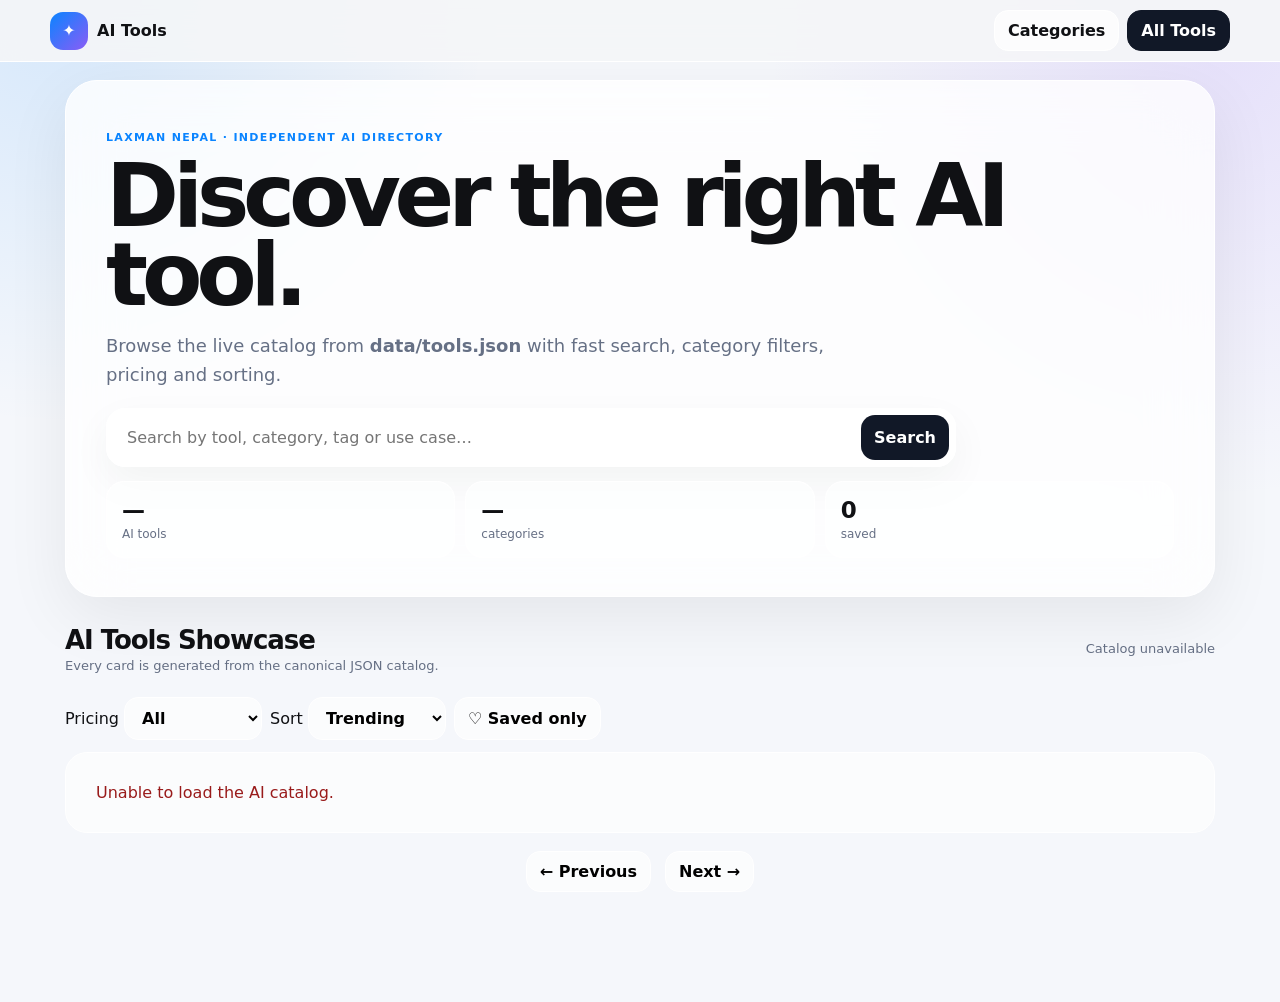
==== commit e983d313: "feat: upgrade homepage AI tools showcase interface" ====
--- a/index.html
+++ b/index.html
@@ -4,7 +4,7 @@
 <meta charset="utf-8">
 <meta name="viewport" content="width=device-width,initial-scale=1,viewport-fit=cover">
 <meta name="theme-color" content="#0a84ff">
-<meta name="description" content="Explore AI tools with pricing, categories and dedicated pages.">
+<meta name="description" content="Explore the AI tools catalog with search, categories, pricing and sorting.">
 <link rel="canonical" href="https://ai.laxmannepal.com.np/">
 <link rel="icon" href="icon.svg">
 <link rel="stylesheet" href="assets/css/home.css">
@@ -15,20 +15,20 @@
 <main class="wrap">
 <section class="hero">
 <div class="eyebrow">Laxman Nepal · independent AI directory</div>
-<h1>Find the right AI tool faster.</h1>
-<p>The homepage uses <strong>data/tools.json</strong> as its canonical catalog source.</p>
-<form class="search" id="search-form"><input id="catalog-search" autocomplete="off" placeholder="Search AI tools…" aria-label="Search AI tools"><button class="btn dark" type="submit">Search</button></form>
-<div class="stats"><div class="stat"><b id="total-count">—</b><span>AI tools</span></div><div class="stat"><b id="category-count">—</b><span>categories</span></div><div class="stat"><b id="saved-count">0</b><span>favorites</span></div></div>
+<h1>Discover the right AI tool.</h1>
+<p>Browse the live catalog from <strong>data/tools.json</strong> with fast search, category filters, pricing and sorting.</p>
+<form class="search" id="search-form"><input id="catalog-search" autocomplete="off" placeholder="Search by tool, category, tag or use case…" aria-label="Search AI tools"><button class="btn dark" type="submit">Search</button></form>
+<div class="stats"><div class="stat"><b id="total-count">—</b><span>AI tools</span></div><div class="stat"><b id="category-count">—</b><span>categories</span></div><div class="stat"><b id="saved-count">0</b><span>saved</span></div></div>
 </section>
 <section class="section" id="all-tools">
-<div class="sectionhead"><div><h2>Explore AI tools</h2><p>Filter, sort and save tools.</p></div><span class="count" id="result-count">Loading catalog…</span></div>
-<div class="toolbar" id="filters"></div>
-<div class="toolbar"><select id="pricing" aria-label="Pricing"><option value="all">All pricing</option><option>Free</option><option>Freemium</option><option>Paid</option></select><select id="sort" aria-label="Sort"><option value="rank">Trending</option><option value="name">Name A–Z</option><option value="new">Newest</option><option value="free">Free first</option></select><button class="chip" id="favorites-only" type="button">♡ Favorites</button></div>
+<div class="sectionhead"><div><h2>AI Tools Showcase</h2><p>Every card is generated from the canonical JSON catalog.</p></div><span class="count" id="result-count">Loading catalog…</span></div>
+<div class="toolbar showcase-toolbar"><div class="toolbar-scroll" id="filters"></div></div>
+<div class="toolbar controls"><label>Pricing <select id="pricing" aria-label="Filter by pricing"><option value="all">All</option><option>Free</option><option>Freemium</option><option>Paid</option></select></label><label>Sort <select id="sort" aria-label="Sort tools"><option value="rank">Trending</option><option value="name">Name A–Z</option><option value="new">Newest</option><option value="free">Free first</option></select></label><button class="chip" id="favorites-only" type="button">♡ Saved only</button></div>
 <div class="grid" id="tools"><div class="empty">Loading data/tools.json…</div></div>
 <div class="pager"><button class="btn" id="prev" type="button">← Previous</button><span class="count" id="page-info"></span><button class="btn" id="next" type="button">Next →</button></div>
 </section>
 </main>
-<nav class="bottom"><a href="/">⌂ Home</a><a href="categories/">▦ Categories</a><a href="#all-tools">⌕ Search</a><a href="#all-tools" onclick="document.getElementById('favorites-only').click()">♡ Favorites</a></nav>
+<nav class="bottom"><a href="/">⌂ Home</a><a href="categories/">▦ Categories</a><a href="#all-tools">⌕ Search</a><a href="#all-tools" onclick="document.getElementById('favorites-only').click()">♡ Saved</a></nav>
 <script src="assets/js/home.js" defer></script>
 </body>
 </html>
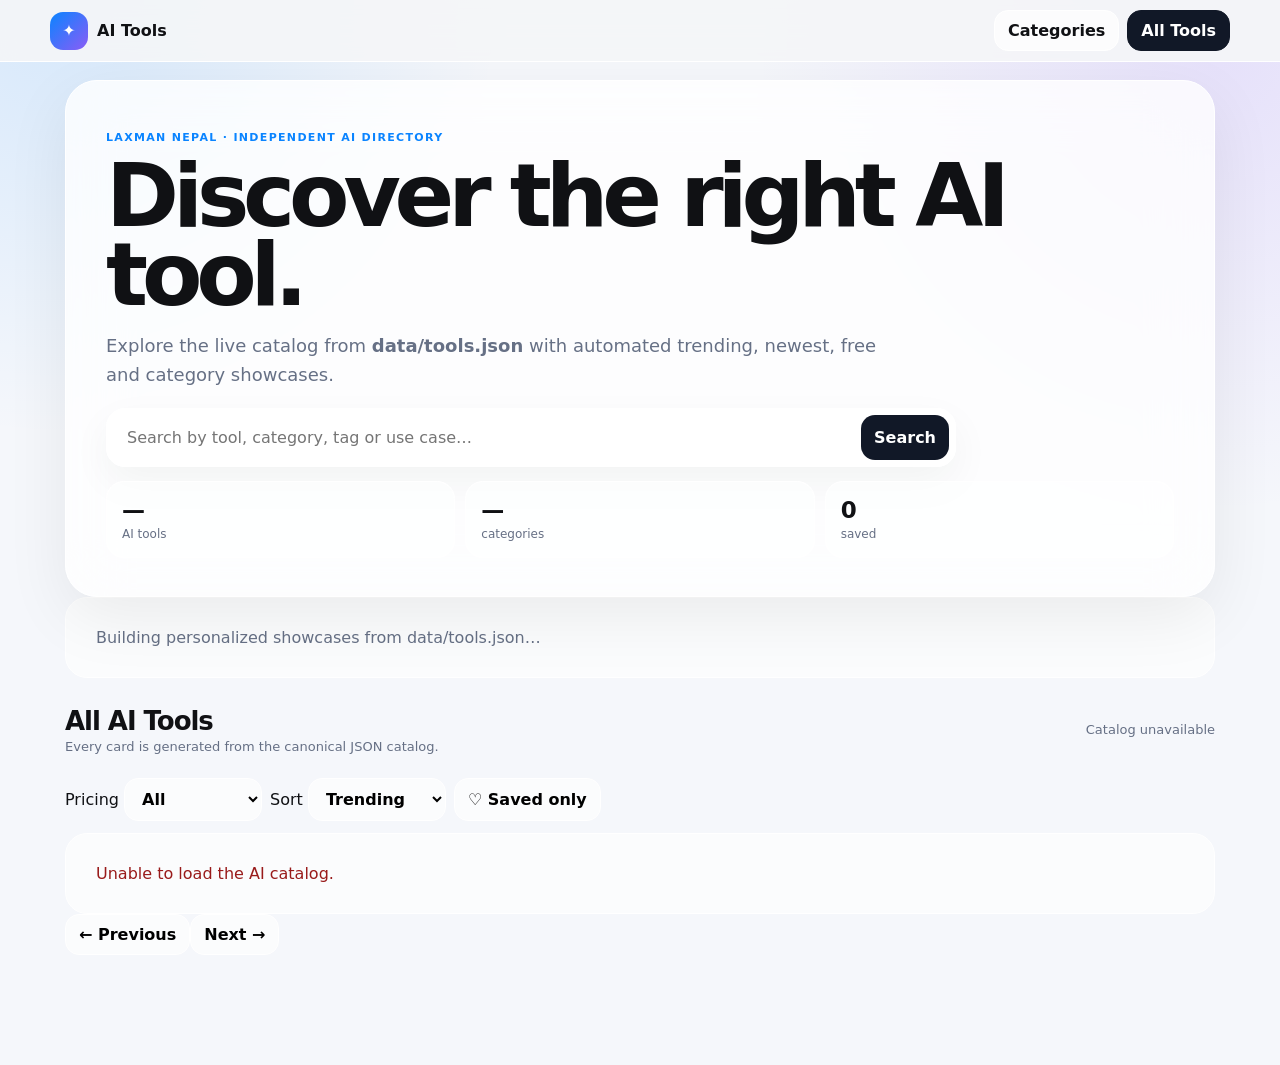
==== commit c94ec173: "feat: add automated homepage discovery sections" ====
--- a/index.html
+++ b/index.html
@@ -13,20 +13,9 @@
 <body>
 <header class="nav"><div class="navin"><a class="brand" href="/"><span class="mark">✦</span>AI Tools</a><nav class="navlinks"><a class="btn" href="categories/">Categories</a><a class="btn dark" href="#all-tools">All Tools</a></nav></div></header>
 <main class="wrap">
-<section class="hero">
-<div class="eyebrow">Laxman Nepal · independent AI directory</div>
-<h1>Discover the right AI tool.</h1>
-<p>Browse the live catalog from <strong>data/tools.json</strong> with fast search, category filters, pricing and sorting.</p>
-<form class="search" id="search-form"><input id="catalog-search" autocomplete="off" placeholder="Search by tool, category, tag or use case…" aria-label="Search AI tools"><button class="btn dark" type="submit">Search</button></form>
-<div class="stats"><div class="stat"><b id="total-count">—</b><span>AI tools</span></div><div class="stat"><b id="category-count">—</b><span>categories</span></div><div class="stat"><b id="saved-count">0</b><span>saved</span></div></div>
-</section>
-<section class="section" id="all-tools">
-<div class="sectionhead"><div><h2>AI Tools Showcase</h2><p>Every card is generated from the canonical JSON catalog.</p></div><span class="count" id="result-count">Loading catalog…</span></div>
-<div class="toolbar showcase-toolbar"><div class="toolbar-scroll" id="filters"></div></div>
-<div class="toolbar controls"><label>Pricing <select id="pricing" aria-label="Filter by pricing"><option value="all">All</option><option>Free</option><option>Freemium</option><option>Paid</option></select></label><label>Sort <select id="sort" aria-label="Sort tools"><option value="rank">Trending</option><option value="name">Name A–Z</option><option value="new">Newest</option><option value="free">Free first</option></select></label><button class="chip" id="favorites-only" type="button">♡ Saved only</button></div>
-<div class="grid" id="tools"><div class="empty">Loading data/tools.json…</div></div>
-<div class="pager"><button class="btn" id="prev" type="button">← Previous</button><span class="count" id="page-info"></span><button class="btn" id="next" type="button">Next →</button></div>
-</section>
+<section class="hero"><div class="eyebrow">Laxman Nepal · independent AI directory</div><h1>Discover the right AI tool.</h1><p>Explore the live catalog from <strong>data/tools.json</strong> with automated trending, newest, free and category showcases.</p><form class="search" id="search-form"><input id="catalog-search" autocomplete="off" placeholder="Search by tool, category, tag or use case…" aria-label="Search AI tools"><button class="btn dark" type="submit">Search</button></form><div class="stats"><div class="stat"><b id="total-count">—</b><span>AI tools</span></div><div class="stat"><b id="category-count">—</b><span>categories</span></div><div class="stat"><b id="saved-count">0</b><span>saved</span></div></div></section>
+<section id="discovery" aria-label="AI tool discovery sections"><div class="empty">Building personalized showcases from data/tools.json…</div></section>
+<section class="section" id="all-tools"><div class="sectionhead"><div><h2>All AI Tools</h2><p>Every card is generated from the canonical JSON catalog.</p></div><span class="count" id="result-count">Loading catalog…</span></div><div class="toolbar showcase-toolbar"><div class="toolbar-scroll" id="filters"></div></div><div class="toolbar controls"><label>Pricing <select id="pricing" aria-label="Filter by pricing"><option value="all">All</option><option>Free</option><option>Freemium</option><option>Paid</option></select></label><label>Sort <select id="sort" aria-label="Sort tools"><option value="rank">Trending</option><option value="name">Name A–Z</option><option value="new">Newest</option><option value="free">Free first</option></select></label><button class="chip" id="favorites-only" type="button">♡ Saved only</button></div><div class="grid" id="tools"><div class="empty">Loading data/tools.json…</div></div><div class="pager"><button class="btn" id="prev" type="button">← Previous</button><span class="count" id="page-info"></span><button class="btn" id="next" type="button">Next →</button></div></section>
 </main>
 <nav class="bottom"><a href="/">⌂ Home</a><a href="categories/">▦ Categories</a><a href="#all-tools">⌕ Search</a><a href="#all-tools" onclick="document.getElementById('favorites-only').click()">♡ Saved</a></nav>
 <script src="assets/js/home.js" defer></script>
--- a/assets/css/home.css
+++ b/assets/css/home.css
@@ -1 +1 @@
-:root{--bg:#f5f7fb;--text:#101114;--muted:#667085;--glass:#ffffffc7;--line:#fff;--blue:#0a84ff;--shadow:0 20px 65px #00000012}*{box-sizing:border-box}html{scroll-behavior:smooth}body{margin:0;color:var(--text);font-family:-apple-system,BlinkMacSystemFont,"SF Pro Display",Inter,system-ui,sans-serif;background:radial-gradient(circle at 5% 0%,#0a84ff22,transparent 27%),radial-gradient(circle at 95% 5%,#8b5cf625,transparent 29%),var(--bg);padding-bottom:70px}a{text-decoration:none;color:inherit}button,input,select{font:inherit}.nav{position:sticky;top:0;z-index:30;padding:10px 14px;background:#f5f6f8e8;border-bottom:1px solid #fff;backdrop-filter:blur(28px)}.navin{max-width:1180px;margin:auto;display:flex;align-items:center;justify-content:space-between}.brand{font-weight:900;display:flex;align-items:center;gap:9px}.mark{width:38px;height:38px;border-radius:13px;display:grid;place-items:center;color:#fff;background:linear-gradient(135deg,var(--blue),#8b5cf6)}.navlinks{display:flex;gap:8px}.btn,.filter,.chip,select{border:1px solid #fff;border-radius:14px;background:#ffffffaa;padding:10px 13px;font-weight:850;cursor:pointer}.dark{background:#111827;color:#fff;border-color:#111827}.wrap{max-width:1180px;margin:auto;padding:18px 15px 40px}.hero{padding:50px 40px 38px;border:1px solid var(--line);border-radius:32px;background:var(--glass);backdrop-filter:blur(30px);box-shadow:var(--shadow)}.eyebrow{color:var(--blue);font-size:11px;font-weight:900;text-transform:uppercase;letter-spacing:.12em}.hero h1{font-size:clamp(48px,8vw,88px);line-height:.9;letter-spacing:-.07em;max-width:900px;margin:12px 0}.hero p{max-width:780px;color:var(--muted);font-size:18px;line-height:1.6}.search{display:flex;max-width:850px;padding:6px;border:1px solid #fff;border-radius:19px;background:#ffffffd2;box-shadow:0 15px 40px #0000000c}.search input{width:100%;min-width:0;border:0;outline:0;background:transparent;padding:13px 14px;font-size:16px}.search button{border:0}.stats{display:grid;grid-template-columns:repeat(3,1fr);gap:10px;margin-top:14px}.stat{padding:15px;border:1px solid #fff;border-radius:18px;background:#ffffff8a}.stat b{display:block;font-size:23px}.stat span{font-size:12px;color:var(--muted)}.section{margin-top:28px}.sectionhead{display:flex;align-items:end;justify-content:space-between;gap:12px;margin-bottom:12px}.section h2{font-size:26px;margin:0;letter-spacing:-.04em}.sectionhead p{margin:3px 0 0;color:var(--muted);font-size:13px}.toolbar{display:flex;gap:8px;flex-wrap:wrap;margin-bottom:12px}.filter.active,.chip.active{background:#111827;color:#fff;border-color:#111827}.count{color:var(--muted);font-size:13px;align-self:center}.grid{display:grid;grid-template-columns:repeat(5,1fr);gap:11px}.tool-card{position:relative;overflow:hidden;padding:15px;border:1px solid #fff;border-radius:21px;background:var(--glass);backdrop-filter:blur(20px);min-height:180px;display:flex;flex-direction:column}.tool-card:before{content:"";position:absolute;left:0;right:0;top:0;height:4px;background:var(--accent,#0a84ff)}.tool-link{display:flex;flex-direction:column;height:100%}.tool-card img{width:50px;height:50px;border-radius:14px;object-fit:contain;background:#fff;padding:8px}.tool-title{margin-top:11px;font-weight:900;line-height:1.2}.tool-category{margin-top:6px;color:var(--muted);font-size:11px}.tool-price{margin-top:auto;padding-top:10px;font-size:11px;font-weight:900}.tool-actions{display:flex;gap:5px;margin-top:7px}.small-btn{border:0;border-radius:9px;padding:7px 8px;background:#fff;font-size:10px;font-weight:900;cursor:pointer}.small-btn.selected{background:#111827;color:#fff}.pager{display:flex;justify-content:center;gap:7px;margin-top:18px}.pager button:disabled{opacity:.4;cursor:not-allowed}.empty{padding:30px;border-radius:22px;background:#ffffffaa;border:1px solid #fff;color:var(--muted);grid-column:1/-1}.error{color:#991b1b}.bottom{display:none}@media(max-width:950px){.grid{grid-template-columns:repeat(4,1fr)}}@media(max-width:720px){.hero{padding:34px 24px;border-radius:26px}.grid{grid-template-columns:repeat(2,1fr)}.hero p{font-size:15px}.navlinks .btn:not(.dark){display:none}.bottom{display:flex;position:fixed;z-index:40;left:10px;right:10px;bottom:10px;padding:8px;justify-content:space-around;border:1px solid #fff;border-radius:20px;background:#f5f6f8e8;backdrop-filter:blur(28px);box-shadow:0 15px 45px #0002}.bottom a{font-size:11px;font-weight:900;padding:8px}.stats{grid-template-columns:repeat(3,1fr)}}@media(max-width:480px){.grid{gap:8px}.tool-card{padding:12px;min-height:165px}.stats b{font-size:20px}.stats span{font-size:10px}.hero h1{font-size:47px}}+:root{--bg:#f5f7fb;--text:#101114;--muted:#667085;--glass:#ffffffc7;--line:#fff;--blue:#0a84ff;--shadow:0 20px 65px #00000012}*{box-sizing:border-box}html{scroll-behavior:smooth}body{margin:0;color:var(--text);font-family:-apple-system,BlinkMacSystemFont,"SF Pro Display",Inter,system-ui,sans-serif;background:radial-gradient(circle at 5% 0%,#0a84ff22,transparent 27%),radial-gradient(circle at 95% 5%,#8b5cf625,transparent 29%),var(--bg);padding-bottom:70px}a{text-decoration:none;color:inherit}button,input,select{font:inherit}.nav{position:sticky;top:0;z-index:30;padding:10px 14px;background:#f5f6f8e8;border-bottom:1px solid #fff;backdrop-filter:blur(28px)}.navin{max-width:1180px;margin:auto;display:flex;align-items:center;justify-content:space-between}.brand{font-weight:900;display:flex;align-items:center;gap:9px}.mark{width:38px;height:38px;border-radius:13px;display:grid;place-items:center;color:#fff;background:linear-gradient(135deg,var(--blue),#8b5cf6)}.navlinks{display:flex;gap:8px}.btn,.filter,.chip,select{border:1px solid #fff;border-radius:14px;background:#ffffffaa;padding:10px 13px;font-weight:850;cursor:pointer}.dark{background:#111827;color:#fff;border-color:#111827}.wrap{max-width:1180px;margin:auto;padding:18px 15px 40px}.hero{padding:50px 40px 38px;border:1px solid var(--line);border-radius:32px;background:var(--glass);backdrop-filter:blur(30px);box-shadow:var(--shadow)}.eyebrow{color:var(--blue);font-size:11px;font-weight:900;text-transform:uppercase;letter-spacing:.12em}.hero h1{font-size:clamp(48px,8vw,88px);line-height:.9;letter-spacing:-.07em;max-width:900px;margin:12px 0}.hero p{max-width:780px;color:var(--muted);font-size:18px;line-height:1.6}.search{display:flex;max-width:850px;padding:6px;border:1px solid #fff;border-radius:19px;background:#ffffffd2;box-shadow:0 15px 40px #0000000c}.search input{width:100%;min-width:0;border:0;outline:0;background:transparent;padding:13px 14px;font-size:16px}.search button{border:0}.stats{display:grid;grid-template-columns:repeat(3,1fr);gap:10px;margin-top:14px}.stat{padding:15px;border:1px solid #fff;border-radius:18px;background:#ffffff8a}.stat b{display:block;font-size:23px}.stat span{font-size:12px;color:var(--muted)}.section{margin-top:28px}.sectionhead{display:flex;align-items:end;justify-content:space-between;gap:12px;margin-bottom:12px}.section h2{font-size:26px;margin:0;letter-spacing:-.04em}.sectionhead p{margin:3px 0 0;color:var(--muted);font-size:13px}.toolbar{display:flex;gap:8px;flex-wrap:wrap;margin-bottom:12px}.filter.active,.chip.active{background:#111827;color:#fff;border-color:#111827}.count{color:var(--muted);font-size:13px;align-self:center}.grid{display:grid;grid-template-columns:repeat(4,1fr);gap:13px}.tool-card{position:relative;overflow:hidden;padding:15px;border:1px solid #fff;border-radius:21px;background:var(--glass);backdrop-filter:blur(20px);min-height:240px;display:flex;flex-direction:column;transition:transform .18s ease,box-shadow .18s ease}.tool-card:hover{transform:translateY(-3px);box-shadow:0 18px 45px #00000012}.card-top{display:flex;align-items:flex-start;justify-content:space-between;gap:8px}.tool-card img{width:54px;height:54px;border-radius:15px;object-fit:contain;background:#fff;padding:8px}.card-badges,.badges{display:flex;gap:4px;flex-wrap:wrap;justify-content:flex-end}.badge{padding:4px 7px;border-radius:999px;background:#eef5ff;font-size:9px;font-weight:900;white-space:nowrap}.badge.hot{background:#fff1e8}.badge.new{background:#eafbf0}.muted-badge{background:#f1f2f5;color:#5f6672}.tool-link{display:flex;flex-direction:column;flex:1}.tool-title{margin-top:11px;font-weight:900;line-height:1.2;font-size:16px}.tool-category{margin-top:6px;color:var(--muted);font-size:11px}.tool-description{margin-top:8px;color:#4f5663;font-size:11px;line-height:1.45}.badges{justify-content:flex-start;margin-top:8px}.tool-meta{display:flex;justify-content:space-between;align-items:center;gap:8px;margin-top:auto;padding-top:12px}.tool-price{font-size:11px;font-weight:900}.verified{font-size:9px;color:var(--muted)}.tool-actions{display:flex;gap:6px;margin-top:9px}.visit{flex:1;text-align:center;padding:8px;border-radius:10px;background:#111827;color:#fff;font-size:10px;font-weight:900}.small-btn{border:0;border-radius:10px;padding:8px 9px;background:#fff;font-size:10px;font-weight:900;cursor:pointer}.small-btn.selected{background:#111827;color:#fff}.empty{padding:30px;border-radius:22px;background:#ffffffaa;border:1px solid #fff;color:var(--muted);grid-column:1/-1}.error{color:#991b1b}.bottom{display:none}@media(max-width:1000px){.grid{grid-template-columns:repeat(3,1fr)}}@media(max-width:720px){.hero{padding:34px 24px;border-radius:26px}.grid{grid-template-columns:repeat(2,1fr)}.hero p{font-size:15px}.navlinks .btn:not(.dark){display:none}.bottom{display:flex;position:fixed;z-index:40;left:10px;right:10px;bottom:10px;padding:8px;justify-content:space-around;border:1px solid #fff;border-radius:20px;background:#f5f6f8e8;backdrop-filter:blur(28px);box-shadow:0 15px 45px #0002}.bottom a{font-size:11px;font-weight:900;padding:8px}.stats{grid-template-columns:repeat(3,1fr)}}@media(max-width:480px){.grid{grid-template-columns:repeat(2,1fr);gap:8px}.tool-card{padding:12px;min-height:225px}.stats b{font-size:20px}.stats span{font-size:10px}.hero h1{font-size:47px}.tool-description{font-size:10px}.verified{display:none}.visit{padding:7px 5px}.small-btn{padding:7px 6px}}
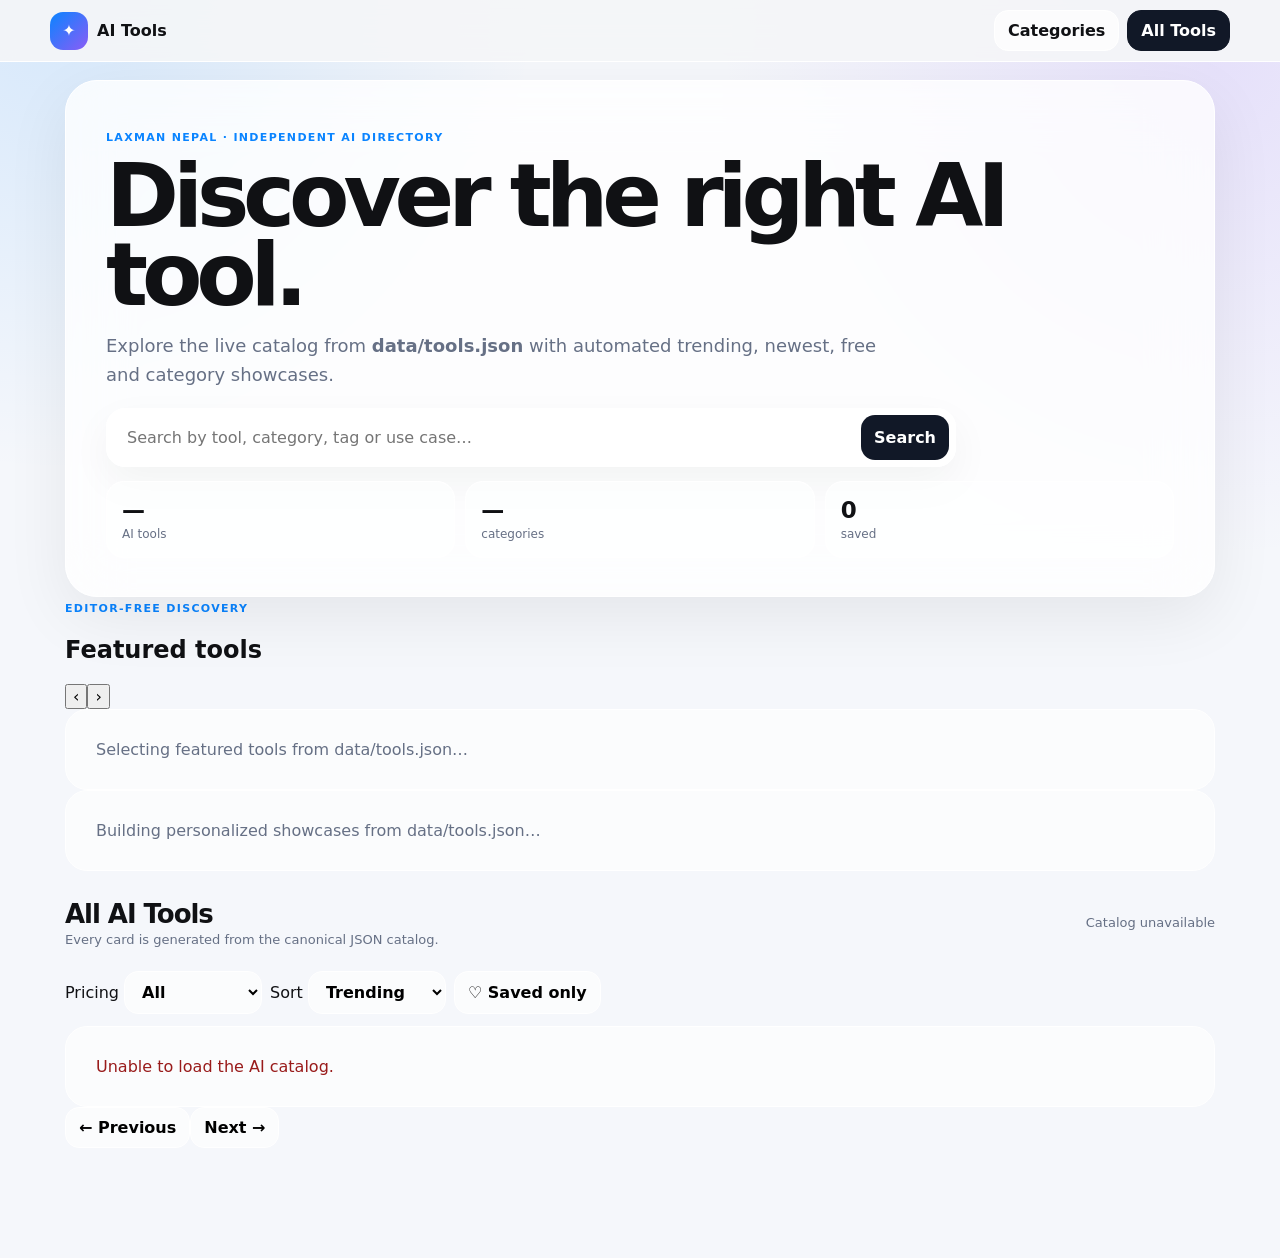
==== commit aae3528e: "feat: add featured AI tools hero carousel" ====
--- a/index.html
+++ b/index.html
@@ -14,6 +14,7 @@
 <header class="nav"><div class="navin"><a class="brand" href="/"><span class="mark">✦</span>AI Tools</a><nav class="navlinks"><a class="btn" href="categories/">Categories</a><a class="btn dark" href="#all-tools">All Tools</a></nav></div></header>
 <main class="wrap">
 <section class="hero"><div class="eyebrow">Laxman Nepal · independent AI directory</div><h1>Discover the right AI tool.</h1><p>Explore the live catalog from <strong>data/tools.json</strong> with automated trending, newest, free and category showcases.</p><form class="search" id="search-form"><input id="catalog-search" autocomplete="off" placeholder="Search by tool, category, tag or use case…" aria-label="Search AI tools"><button class="btn dark" type="submit">Search</button></form><div class="stats"><div class="stat"><b id="total-count">—</b><span>AI tools</span></div><div class="stat"><b id="category-count">—</b><span>categories</span></div><div class="stat"><b id="saved-count">0</b><span>saved</span></div></div></section>
+<section class="featured" id="featured" aria-label="Featured AI tools"><div class="featured-head"><div><span class="eyebrow">Editor-free discovery</span><h2>Featured tools</h2></div><div class="carousel-controls"><button class="circle-btn" id="featured-prev" type="button" aria-label="Previous featured tool">‹</button><button class="circle-btn" id="featured-next" type="button" aria-label="Next featured tool">›</button></div></div><div class="featured-stage" id="featured-stage"><div class="empty">Selecting featured tools from data/tools.json…</div></div><div class="featured-dots" id="featured-dots" aria-label="Featured tool slides"></div></section>
 <section id="discovery" aria-label="AI tool discovery sections"><div class="empty">Building personalized showcases from data/tools.json…</div></section>
 <section class="section" id="all-tools"><div class="sectionhead"><div><h2>All AI Tools</h2><p>Every card is generated from the canonical JSON catalog.</p></div><span class="count" id="result-count">Loading catalog…</span></div><div class="toolbar showcase-toolbar"><div class="toolbar-scroll" id="filters"></div></div><div class="toolbar controls"><label>Pricing <select id="pricing" aria-label="Filter by pricing"><option value="all">All</option><option>Free</option><option>Freemium</option><option>Paid</option></select></label><label>Sort <select id="sort" aria-label="Sort tools"><option value="rank">Trending</option><option value="name">Name A–Z</option><option value="new">Newest</option><option value="free">Free first</option></select></label><button class="chip" id="favorites-only" type="button">♡ Saved only</button></div><div class="grid" id="tools"><div class="empty">Loading data/tools.json…</div></div><div class="pager"><button class="btn" id="prev" type="button">← Previous</button><span class="count" id="page-info"></span><button class="btn" id="next" type="button">Next →</button></div></section>
 </main>
